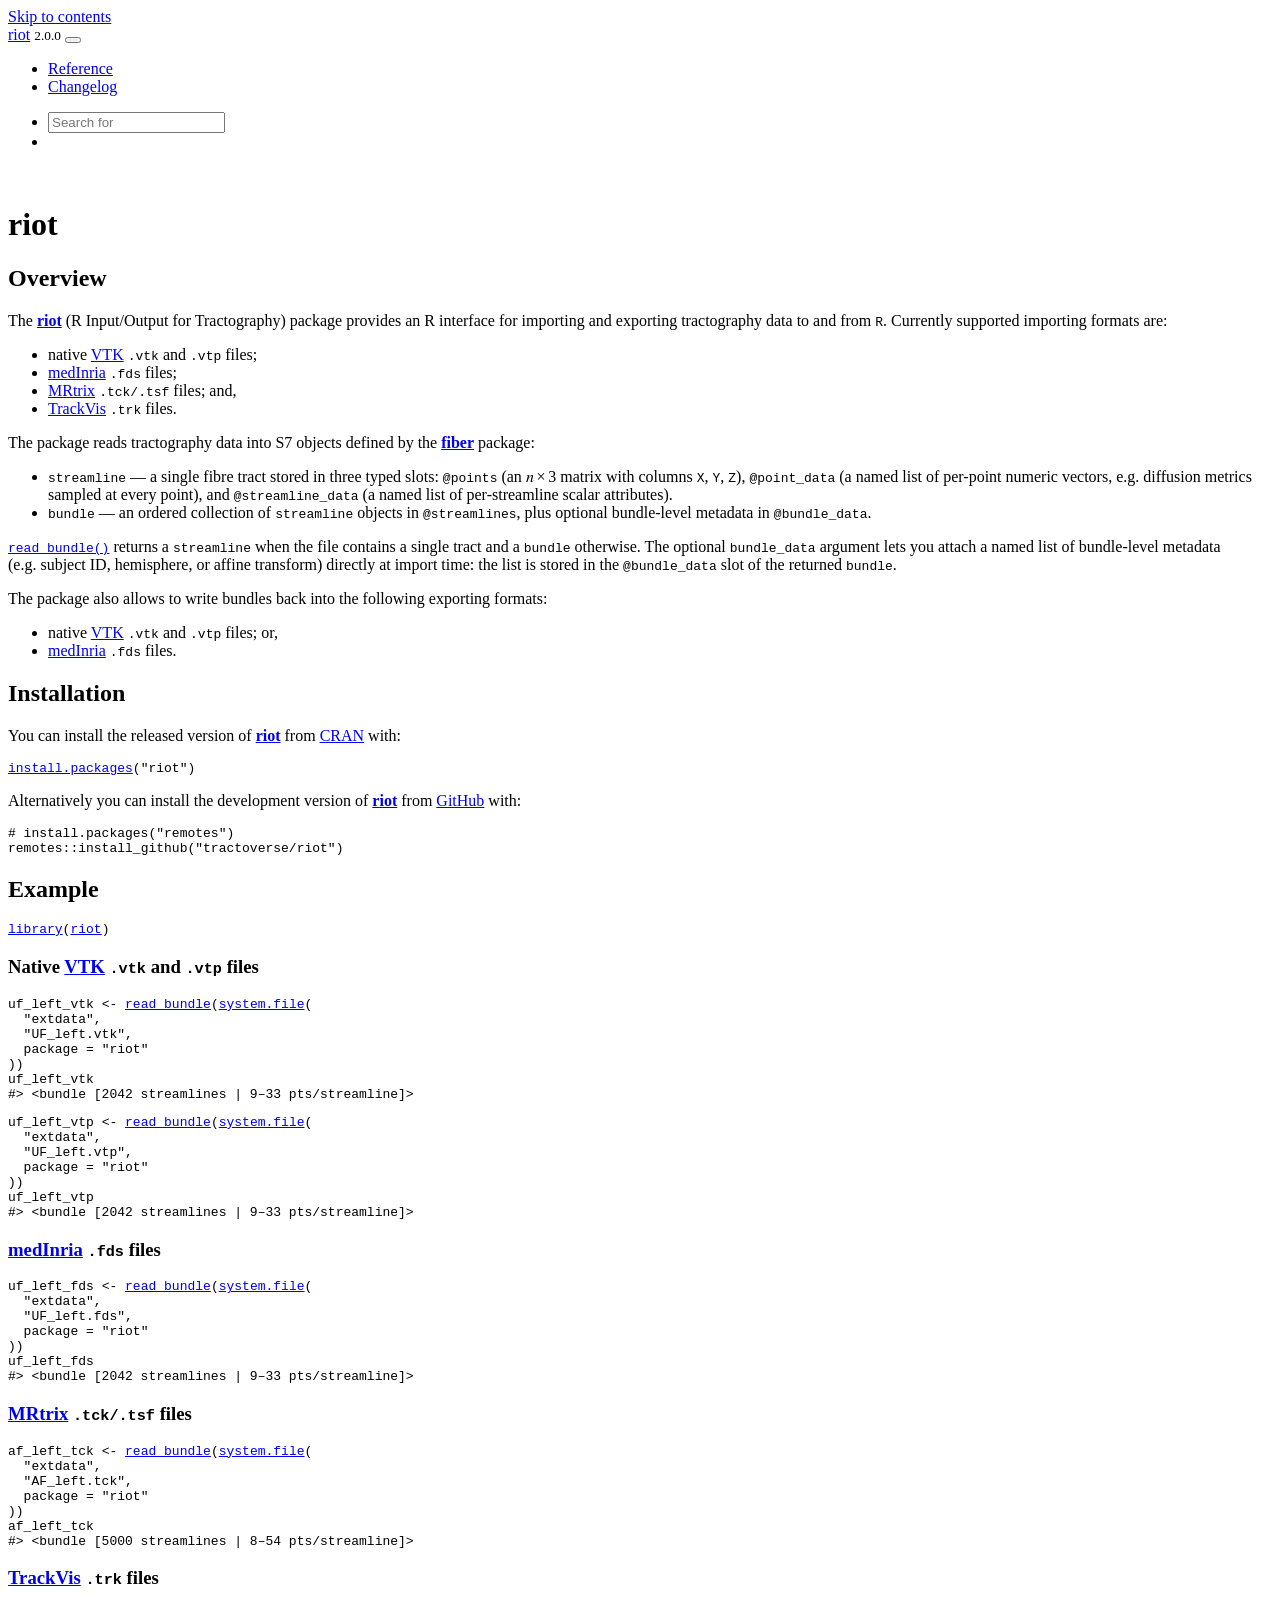
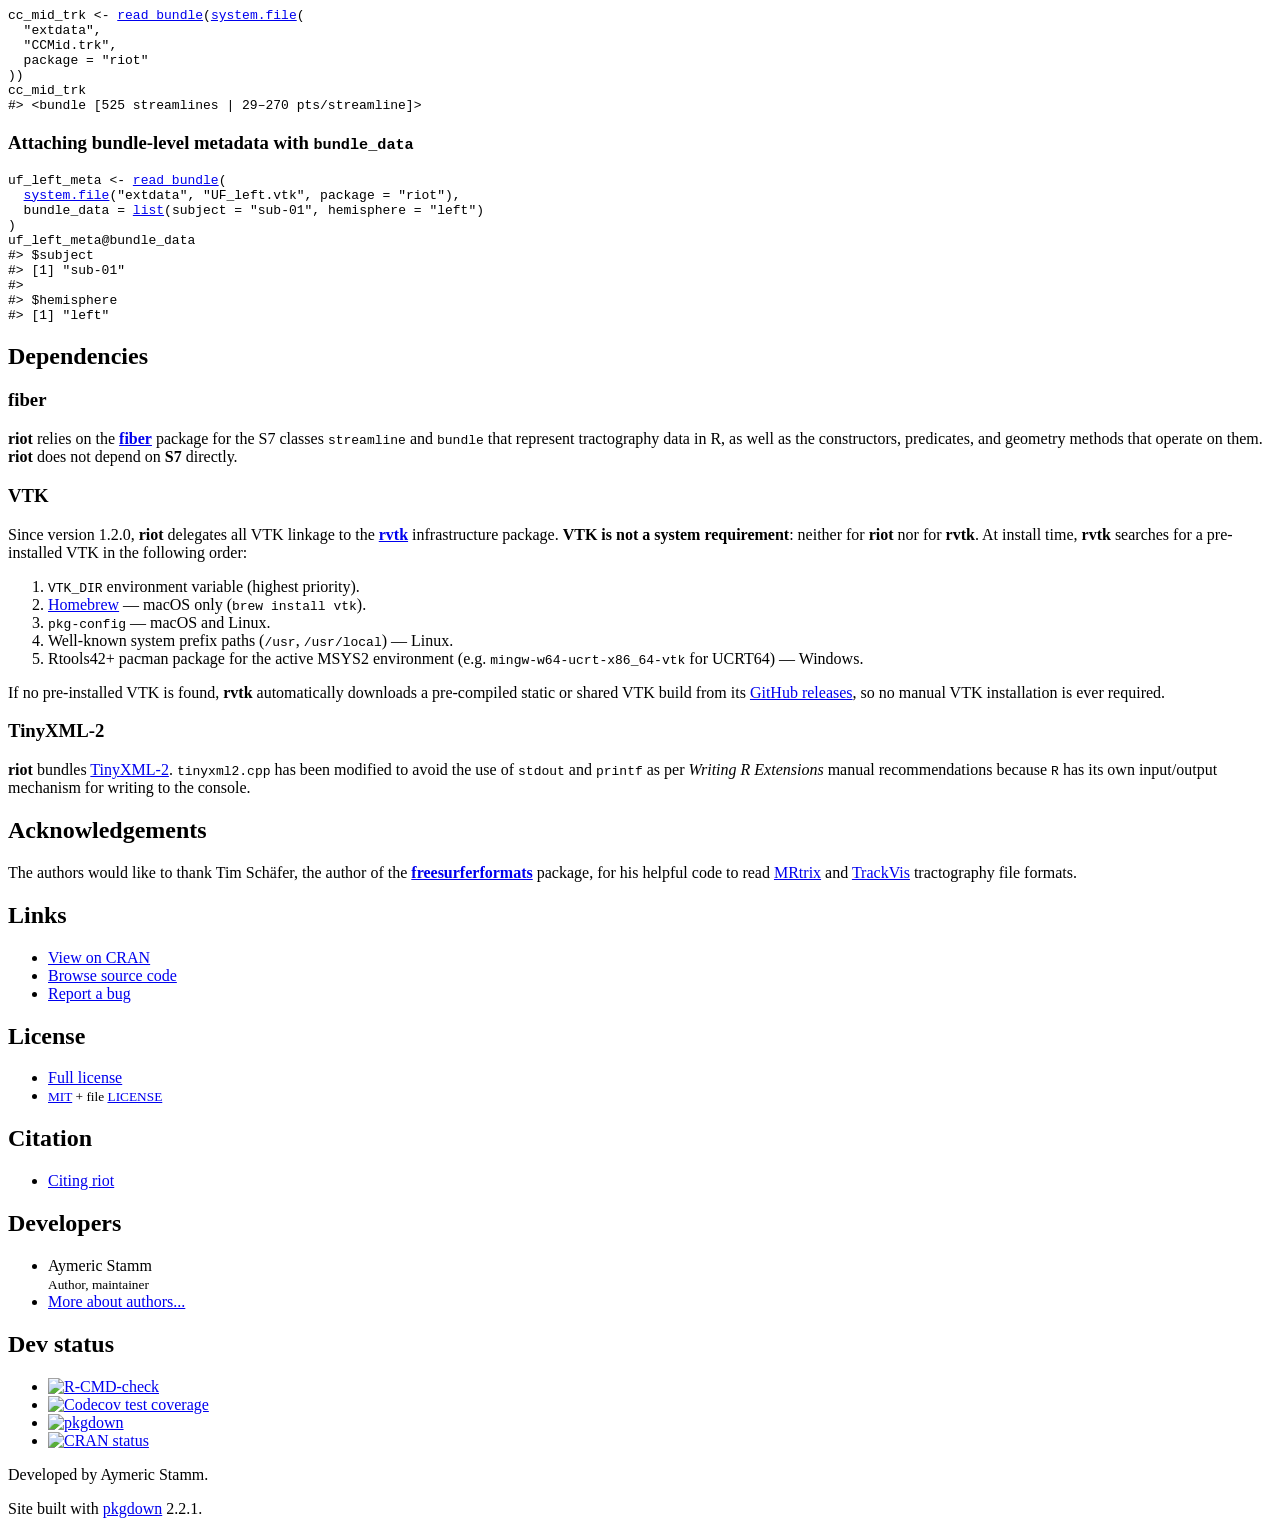
==== index.html @ d36346b6 "Deploying to gh-pages from @ tractoverse/riot@ff27047ec8aef52ab923aed0eda1c383ca9d4a6e 🚀" ====
<!DOCTYPE html>
<!-- Generated by pkgdown: do not edit by hand --><html lang="en">
<head>
<meta charset="UTF-8">
<meta http-equiv="X-UA-Compatible" content="IE=edge">
<meta name="viewport" content="width=device-width, initial-scale=1, shrink-to-fit=no">
<title>R Inputs/Outputs for Tractography • riot</title>
<script src="deps/jquery-3.6.0/jquery-3.6.0.min.js"></script><meta name="viewport" content="width=device-width, initial-scale=1, shrink-to-fit=no">
<link href="deps/bootstrap-5.3.8/bootstrap.min.css" rel="stylesheet">
<script src="deps/bootstrap-5.3.8/bootstrap.bundle.min.js"></script><link href="deps/font-awesome-6.5.2/css/all.min.css" rel="stylesheet">
<link href="deps/font-awesome-6.5.2/css/v4-shims.min.css" rel="stylesheet">
<script src="deps/headroom-0.11.0/headroom.min.js"></script><script src="deps/headroom-0.11.0/jQuery.headroom.min.js"></script><script src="deps/bootstrap-toc-1.0.1/bootstrap-toc.min.js"></script><script src="deps/clipboard.js-2.0.11/clipboard.min.js"></script><script src="deps/search-1.0.0/autocomplete.jquery.min.js"></script><script src="deps/search-1.0.0/fuse.min.js"></script><script src="deps/search-1.0.0/mark.min.js"></script><!-- pkgdown --><script src="pkgdown.js"></script><meta property="og:title" content="R Inputs/Outputs for Tractography">
<meta name="description" content="Provides a unified input-output interface for reading and writing bundles — collections of 3-D polylines (streamlines) reconstructed by fibre-tracking algorithms applied to diffusion MRI data. Supported formats include VTK (.vtk), VTP (.vtp), medInria FDS (.fds), MRtrix TCK/TSF (.tck/.tsf), and TrackVis TRK (.trk), with additional formats accessible via the DIPY Python library through reticulate. Bundles are represented in R using the S7 classes defined in the fiber package: a single tract (class streamline) stores its coordinates, per-point scalar attributes, and per-streamline scalar attributes in separate, typed slots; a collection of tracts (class bundle) wraps a list of streamlines together with optional bundle-level metadata. VTK support is provided at compile time by the rvtk package, which supplies pre-compiled VTK libraries and headers so that no manual VTK installation is required on most platforms.">
<meta property="og:description" content="Provides a unified input-output interface for reading and writing bundles — collections of 3-D polylines (streamlines) reconstructed by fibre-tracking algorithms applied to diffusion MRI data. Supported formats include VTK (.vtk), VTP (.vtp), medInria FDS (.fds), MRtrix TCK/TSF (.tck/.tsf), and TrackVis TRK (.trk), with additional formats accessible via the DIPY Python library through reticulate. Bundles are represented in R using the S7 classes defined in the fiber package: a single tract (class streamline) stores its coordinates, per-point scalar attributes, and per-streamline scalar attributes in separate, typed slots; a collection of tracts (class bundle) wraps a list of streamlines together with optional bundle-level metadata. VTK support is provided at compile time by the rvtk package, which supplies pre-compiled VTK libraries and headers so that no manual VTK installation is required on most platforms.">
<meta property="og:image" content="https://tractoverse.github.io/riot/logo.png">
</head>
<body>
    <a href="#main" class="visually-hidden-focusable">Skip to contents</a>


    <nav class="navbar navbar-expand-lg fixed-top bg-light" data-bs-theme="light" aria-label="Site navigation"><div class="container">

    <a class="navbar-brand me-2" href="index.html">riot</a>

    <small class="nav-text text-muted me-auto" data-bs-toggle="tooltip" data-bs-placement="bottom" title="">2.0.0</small>


    <button class="navbar-toggler" type="button" data-bs-toggle="collapse" data-bs-target="#navbar" aria-controls="navbar" aria-expanded="false" aria-label="Toggle navigation">
      <span class="navbar-toggler-icon"></span>
    </button>

    <div id="navbar" class="collapse navbar-collapse ms-3">
      <ul class="navbar-nav me-auto">
<li class="nav-item"><a class="nav-link" href="reference/index.html">Reference</a></li>
<li class="nav-item"><a class="nav-link" href="news/index.html">Changelog</a></li>
      </ul>
<ul class="navbar-nav">
<li class="nav-item"><form class="form-inline" role="search">
 <input class="form-control" type="search" name="search-input" id="search-input" autocomplete="off" aria-label="Search site" placeholder="Search for" data-search-index="search.json">
</form></li>
<li class="nav-item"><a class="external-link nav-link" href="https://github.com/tractoverse/riot/" aria-label="GitHub"><span class="fa fab fa-github fa-lg"></span></a></li>
      </ul>
</div>


  </div>
</nav><div class="container template-home">
<div class="row">
  <main id="main" class="col-md-9"><div class="section level1">
<div class="page-header">
<img src="logo.png" class="logo" alt=""><h1 id="riot-">riot <a class="anchor" aria-label="anchor" href="#riot-"></a>
</h1>
</div>
<!-- badges: start -->

<div class="section level2">
<h2 id="overview">Overview<a class="anchor" aria-label="anchor" href="#overview"></a>
</h2>
<p>The <a href="https://tractoverse.github.io/riot/"><strong>riot</strong></a> (R Input/Output for Tractography) package provides an R interface for importing and exporting tractography data to and from <code>R</code>. Currently supported importing formats are:</p>
<ul>
<li>native <a href="https://vtk.org" class="external-link">VTK</a> <code>.vtk</code> and <code>.vtp</code> files;</li>
<li>
<a href="https://med.inria.fr" class="external-link">medInria</a> <code>.fds</code> files;</li>
<li>
<a href="https://mrtrix.readthedocs.io/en/latest/getting_started/image_data.html" class="external-link">MRtrix</a> <code>.tck/.tsf</code> files; and,</li>
<li>
<a href="https://trackvis.org/docs/?subsect=fileformat" class="external-link">TrackVis</a> <code>.trk</code> files.</li>
</ul>
<p>The package reads tractography data into S7 objects defined by the <a href="https://tractoverse.github.io/fiber/" class="external-link"><strong>fiber</strong></a> package:</p>
<ul>
<li>
<code>streamline</code> — a single fibre tract stored in three typed slots: <code>@points</code> (an <math display="inline" xmlns="http://www.w3.org/1998/Math/MathML"><semantics><mrow><mi>n</mi><mo>×</mo><mn>3</mn></mrow><annotation encoding="application/x-tex">n \times 3</annotation></semantics></math> matrix with columns <code>X</code>, <code>Y</code>, <code>Z</code>), <code>@point_data</code> (a named list of per-point numeric vectors, e.g. diffusion metrics sampled at every point), and <code>@streamline_data</code> (a named list of per-streamline scalar attributes).</li>
<li>
<code>bundle</code> — an ordered collection of <code>streamline</code> objects in <code>@streamlines</code>, plus optional bundle-level metadata in <code>@bundle_data</code>.</li>
</ul>
<p><code><a href="reference/read_bundle.html">read_bundle()</a></code> returns a <code>streamline</code> when the file contains a single tract and a <code>bundle</code> otherwise. The optional <code>bundle_data</code> argument lets you attach a named list of bundle-level metadata (e.g. subject ID, hemisphere, or affine transform) directly at import time: the list is stored in the <code>@bundle_data</code> slot of the returned <code>bundle</code>.</p>
<p>The package also allows to write bundles back into the following exporting formats:</p>
<ul>
<li>native <a href="https://vtk.org" class="external-link">VTK</a> <code>.vtk</code> and <code>.vtp</code> files; or,</li>
<li>
<a href="https://med.inria.fr" class="external-link">medInria</a> <code>.fds</code> files.</li>
</ul>
</div>
<div class="section level2">
<h2 id="installation">Installation<a class="anchor" aria-label="anchor" href="#installation"></a>
</h2>
<p>You can install the released version of <a href="https://tractoverse.github.io/riot/"><strong>riot</strong></a> from <a href="https://cran.r-project.org" class="external-link">CRAN</a> with:</p>
<div class="sourceCode" id="cb1"><pre class="downlit sourceCode r">
<code class="sourceCode R"><span><span class="fu"><a href="https://rdrr.io/r/utils/install.packages.html" class="external-link">install.packages</a></span><span class="op">(</span><span class="st">"riot"</span><span class="op">)</span></span></code></pre></div>
<p>Alternatively you can install the development version of <a href="https://tractoverse.github.io/riot/"><strong>riot</strong></a> from <a href="https://github.com/" class="external-link">GitHub</a> with:</p>
<div class="sourceCode" id="cb2"><pre class="downlit sourceCode r">
<code class="sourceCode R"><span><span class="co"># install.packages("remotes")</span></span>
<span><span class="fu">remotes</span><span class="fu">::</span><span class="fu">install_github</span><span class="op">(</span><span class="st">"tractoverse/riot"</span><span class="op">)</span></span></code></pre></div>
</div>
<div class="section level2">
<h2 id="example">Example<a class="anchor" aria-label="anchor" href="#example"></a>
</h2>
<div class="sourceCode" id="cb3"><pre class="downlit sourceCode r">
<code class="sourceCode R"><span><span class="kw"><a href="https://rdrr.io/r/base/library.html" class="external-link">library</a></span><span class="op">(</span><span class="va"><a href="https://github.com/tractoverse/riot" class="external-link">riot</a></span><span class="op">)</span></span></code></pre></div>
<div class="section level3">
<h3 id="native-vtk-vtk-and-vtp-files">Native <a href="https://vtk.org" class="external-link">VTK</a> <code>.vtk</code> and <code>.vtp</code> files<a class="anchor" aria-label="anchor" href="#native-vtk-vtk-and-vtp-files"></a>
</h3>
<div class="sourceCode" id="cb4"><pre class="downlit sourceCode r">
<code class="sourceCode R"><span><span class="va">uf_left_vtk</span> <span class="op">&lt;-</span> <span class="fu"><a href="reference/read_bundle.html">read_bundle</a></span><span class="op">(</span><span class="fu"><a href="https://rdrr.io/r/base/system.file.html" class="external-link">system.file</a></span><span class="op">(</span></span>
<span>  <span class="st">"extdata"</span>,</span>
<span>  <span class="st">"UF_left.vtk"</span>,</span>
<span>  package <span class="op">=</span> <span class="st">"riot"</span></span>
<span><span class="op">)</span><span class="op">)</span></span>
<span><span class="va">uf_left_vtk</span></span>
<span><span class="co">#&gt; &lt;bundle [2042 streamlines | 9–33 pts/streamline]&gt;</span></span></code></pre></div>
<div class="sourceCode" id="cb5"><pre class="downlit sourceCode r">
<code class="sourceCode R"><span><span class="va">uf_left_vtp</span> <span class="op">&lt;-</span> <span class="fu"><a href="reference/read_bundle.html">read_bundle</a></span><span class="op">(</span><span class="fu"><a href="https://rdrr.io/r/base/system.file.html" class="external-link">system.file</a></span><span class="op">(</span></span>
<span>  <span class="st">"extdata"</span>,</span>
<span>  <span class="st">"UF_left.vtp"</span>,</span>
<span>  package <span class="op">=</span> <span class="st">"riot"</span></span>
<span><span class="op">)</span><span class="op">)</span></span>
<span><span class="va">uf_left_vtp</span></span>
<span><span class="co">#&gt; &lt;bundle [2042 streamlines | 9–33 pts/streamline]&gt;</span></span></code></pre></div>
</div>
<div class="section level3">
<h3 id="medinria-fds-files">
<a href="https://med.inria.fr" class="external-link">medInria</a> <code>.fds</code> files<a class="anchor" aria-label="anchor" href="#medinria-fds-files"></a>
</h3>
<div class="sourceCode" id="cb6"><pre class="downlit sourceCode r">
<code class="sourceCode R"><span><span class="va">uf_left_fds</span> <span class="op">&lt;-</span> <span class="fu"><a href="reference/read_bundle.html">read_bundle</a></span><span class="op">(</span><span class="fu"><a href="https://rdrr.io/r/base/system.file.html" class="external-link">system.file</a></span><span class="op">(</span></span>
<span>  <span class="st">"extdata"</span>,</span>
<span>  <span class="st">"UF_left.fds"</span>,</span>
<span>  package <span class="op">=</span> <span class="st">"riot"</span></span>
<span><span class="op">)</span><span class="op">)</span></span>
<span><span class="va">uf_left_fds</span></span>
<span><span class="co">#&gt; &lt;bundle [2042 streamlines | 9–33 pts/streamline]&gt;</span></span></code></pre></div>
</div>
<div class="section level3">
<h3 id="mrtrix-tcktsf-files">
<a href="https://mrtrix.readthedocs.io/en/latest/getting_started/image_data.html" class="external-link">MRtrix</a> <code>.tck/.tsf</code> files<a class="anchor" aria-label="anchor" href="#mrtrix-tcktsf-files"></a>
</h3>
<div class="sourceCode" id="cb7"><pre class="downlit sourceCode r">
<code class="sourceCode R"><span><span class="va">af_left_tck</span> <span class="op">&lt;-</span> <span class="fu"><a href="reference/read_bundle.html">read_bundle</a></span><span class="op">(</span><span class="fu"><a href="https://rdrr.io/r/base/system.file.html" class="external-link">system.file</a></span><span class="op">(</span></span>
<span>  <span class="st">"extdata"</span>,</span>
<span>  <span class="st">"AF_left.tck"</span>,</span>
<span>  package <span class="op">=</span> <span class="st">"riot"</span></span>
<span><span class="op">)</span><span class="op">)</span></span>
<span><span class="va">af_left_tck</span></span>
<span><span class="co">#&gt; &lt;bundle [5000 streamlines | 8–54 pts/streamline]&gt;</span></span></code></pre></div>
</div>
<div class="section level3">
<h3 id="trackvis-trk-files">
<a href="https://trackvis.org/docs/?subsect=fileformat" class="external-link">TrackVis</a> <code>.trk</code> files<a class="anchor" aria-label="anchor" href="#trackvis-trk-files"></a>
</h3>
<div class="sourceCode" id="cb8"><pre class="downlit sourceCode r">
<code class="sourceCode R"><span><span class="va">cc_mid_trk</span> <span class="op">&lt;-</span> <span class="fu"><a href="reference/read_bundle.html">read_bundle</a></span><span class="op">(</span><span class="fu"><a href="https://rdrr.io/r/base/system.file.html" class="external-link">system.file</a></span><span class="op">(</span></span>
<span>  <span class="st">"extdata"</span>,</span>
<span>  <span class="st">"CCMid.trk"</span>,</span>
<span>  package <span class="op">=</span> <span class="st">"riot"</span></span>
<span><span class="op">)</span><span class="op">)</span></span>
<span><span class="va">cc_mid_trk</span></span>
<span><span class="co">#&gt; &lt;bundle [525 streamlines | 29–270 pts/streamline]&gt;</span></span></code></pre></div>
</div>
<div class="section level3">
<h3 id="attaching-bundle-level-metadata-with-bundle_data">Attaching bundle-level metadata with <code>bundle_data</code>
<a class="anchor" aria-label="anchor" href="#attaching-bundle-level-metadata-with-bundle_data"></a>
</h3>
<div class="sourceCode" id="cb9"><pre class="downlit sourceCode r">
<code class="sourceCode R"><span><span class="va">uf_left_meta</span> <span class="op">&lt;-</span> <span class="fu"><a href="reference/read_bundle.html">read_bundle</a></span><span class="op">(</span></span>
<span>  <span class="fu"><a href="https://rdrr.io/r/base/system.file.html" class="external-link">system.file</a></span><span class="op">(</span><span class="st">"extdata"</span>, <span class="st">"UF_left.vtk"</span>, package <span class="op">=</span> <span class="st">"riot"</span><span class="op">)</span>,</span>
<span>  bundle_data <span class="op">=</span> <span class="fu"><a href="https://rdrr.io/r/base/list.html" class="external-link">list</a></span><span class="op">(</span>subject <span class="op">=</span> <span class="st">"sub-01"</span>, hemisphere <span class="op">=</span> <span class="st">"left"</span><span class="op">)</span></span>
<span><span class="op">)</span></span>
<span><span class="va">uf_left_meta</span><span class="op">@</span><span class="va">bundle_data</span></span>
<span><span class="co">#&gt; $subject</span></span>
<span><span class="co">#&gt; [1] "sub-01"</span></span>
<span><span class="co">#&gt; </span></span>
<span><span class="co">#&gt; $hemisphere</span></span>
<span><span class="co">#&gt; [1] "left"</span></span></code></pre></div>
</div>
</div>
<div class="section level2">
<h2 id="dependencies">Dependencies<a class="anchor" aria-label="anchor" href="#dependencies"></a>
</h2>
<div class="section level3">
<h3 id="fiber">fiber<a class="anchor" aria-label="anchor" href="#fiber"></a>
</h3>
<p><strong>riot</strong> relies on the <a href="https://tractoverse.github.io/fiber/" class="external-link"><strong>fiber</strong></a> package for the S7 classes <code>streamline</code> and <code>bundle</code> that represent tractography data in R, as well as the constructors, predicates, and geometry methods that operate on them. <strong>riot</strong> does not depend on <strong>S7</strong> directly.</p>
</div>
<div class="section level3">
<h3 id="vtk">VTK<a class="anchor" aria-label="anchor" href="#vtk"></a>
</h3>
<p>Since version 1.2.0, <strong>riot</strong> delegates all VTK linkage to the <a href="https://github.com/astamm/rvtk" class="external-link"><strong>rvtk</strong></a> infrastructure package. <strong>VTK is not a system requirement</strong>: neither for <strong>riot</strong> nor for <strong>rvtk</strong>. At install time, <strong>rvtk</strong> searches for a pre-installed VTK in the following order:</p>
<ol style="list-style-type: decimal">
<li>
<code>VTK_DIR</code> environment variable (highest priority).</li>
<li>
<a href="https://brew.sh" class="external-link">Homebrew</a> — macOS only (<code>brew install vtk</code>).</li>
<li>
<code>pkg-config</code> — macOS and Linux.</li>
<li>Well-known system prefix paths (<code>/usr</code>, <code>/usr/local</code>) — Linux.</li>
<li>Rtools42+ pacman package for the active MSYS2 environment (e.g. <code>mingw-w64-ucrt-x86_64-vtk</code> for UCRT64) — Windows.</li>
</ol>
<p>If no pre-installed VTK is found, <strong>rvtk</strong> automatically downloads a pre-compiled static or shared VTK build from its <a href="https://github.com/astamm/rvtk/releases" class="external-link">GitHub releases</a>, so no manual VTK installation is ever required.</p>
</div>
<div class="section level3">
<h3 id="tinyxml-2">TinyXML-2<a class="anchor" aria-label="anchor" href="#tinyxml-2"></a>
</h3>
<p><strong>riot</strong> bundles <a href="https://github.com/leethomason/tinyxml2" class="external-link">TinyXML-2</a>. <code>tinyxml2.cpp</code> has been modified to avoid the use of <code>stdout</code> and <code>printf</code> as per <em>Writing R Extensions</em> manual recommendations because <code>R</code> has its own input/output mechanism for writing to the console.</p>
</div>
</div>
<div class="section level2">
<h2 id="acknowledgements">Acknowledgements<a class="anchor" aria-label="anchor" href="#acknowledgements"></a>
</h2>
<p>The authors would like to thank Tim Schäfer, the author of the <a href="https://CRAN.R-project.org/package=freesurferformats" class="external-link"><strong>freesurferformats</strong></a> package, for his helpful code to read <a href="https://mrtrix.readthedocs.io/en/latest/getting_started/image_data.html" class="external-link">MRtrix</a> and <a href="https://trackvis.org/docs/?subsect=fileformat" class="external-link">TrackVis</a> tractography file formats.</p>
</div>
</div>
  </main><aside class="col-md-3"><div class="links">
<h2 data-toc-skip>Links</h2>
<ul class="list-unstyled">
<li><a href="https://cloud.r-project.org/package=riot" class="external-link">View on CRAN</a></li>
<li><a href="https://github.com/tractoverse/riot/" class="external-link">Browse source code</a></li>
<li><a href="https://github.com/tractoverse/riot/issues" class="external-link">Report a bug</a></li>
</ul>
</div>

<div class="license">
<h2 data-toc-skip>License</h2>
<ul class="list-unstyled">
<li><a href="LICENSE.html">Full license</a></li>
<li><small><a href="https://opensource.org/licenses/mit-license.php" class="external-link">MIT</a> + file <a href="LICENSE-text.html">LICENSE</a></small></li>
</ul>
</div>


<div class="citation">
<h2 data-toc-skip>Citation</h2>
<ul class="list-unstyled">
<li><a href="authors.html#citation">Citing riot</a></li>
</ul>
</div>

<div class="developers">
<h2 data-toc-skip>Developers</h2>
<ul class="list-unstyled">
<li>Aymeric Stamm <br><small class="roles"> Author, maintainer </small> <a href="https://orcid.org/0000-0002-8725-3654" target="orcid.widget" aria-label="ORCID" class="external-link"><span class="fab fa-orcid orcid" aria-hidden="true"></span></a>  </li>
<li><a href="authors.html">More about authors...</a></li>
</ul>
</div>

<div class="dev-status">
<h2 data-toc-skip>Dev status</h2>
<ul class="list-unstyled">
<li><a href="https://github.com/tractoverse/riot/actions/workflows/R-CMD-check.yaml" class="external-link"><img src="https://github.com/tractoverse/riot/actions/workflows/R-CMD-check.yaml/badge.svg" alt="R-CMD-check"></a></li>
<li><a href="https://app.codecov.io/gh/tractoverse/riot" class="external-link"><img src="https://codecov.io/gh/tractoverse/riot/graph/badge.svg" alt="Codecov test coverage"></a></li>
<li><a href="https://github.com/tractoverse/riot/actions/workflows/pkgdown.yaml" class="external-link"><img src="https://github.com/tractoverse/riot/actions/workflows/pkgdown.yaml/badge.svg" alt="pkgdown"></a></li>
<li><a href="https://CRAN.R-project.org/package=riot" class="external-link"><img src="https://www.r-pkg.org/badges/version/riot" alt="CRAN status"></a></li>
</ul>
</div>

  </aside>
</div>


    <footer><div class="pkgdown-footer-left">
  <p>Developed by Aymeric Stamm.</p>
</div>

<div class="pkgdown-footer-right">
  <p>Site built with <a href="https://pkgdown.r-lib.org/" class="external-link">pkgdown</a> 2.2.1.</p>
</div>

    </footer>
</div>





  </body>
</html>
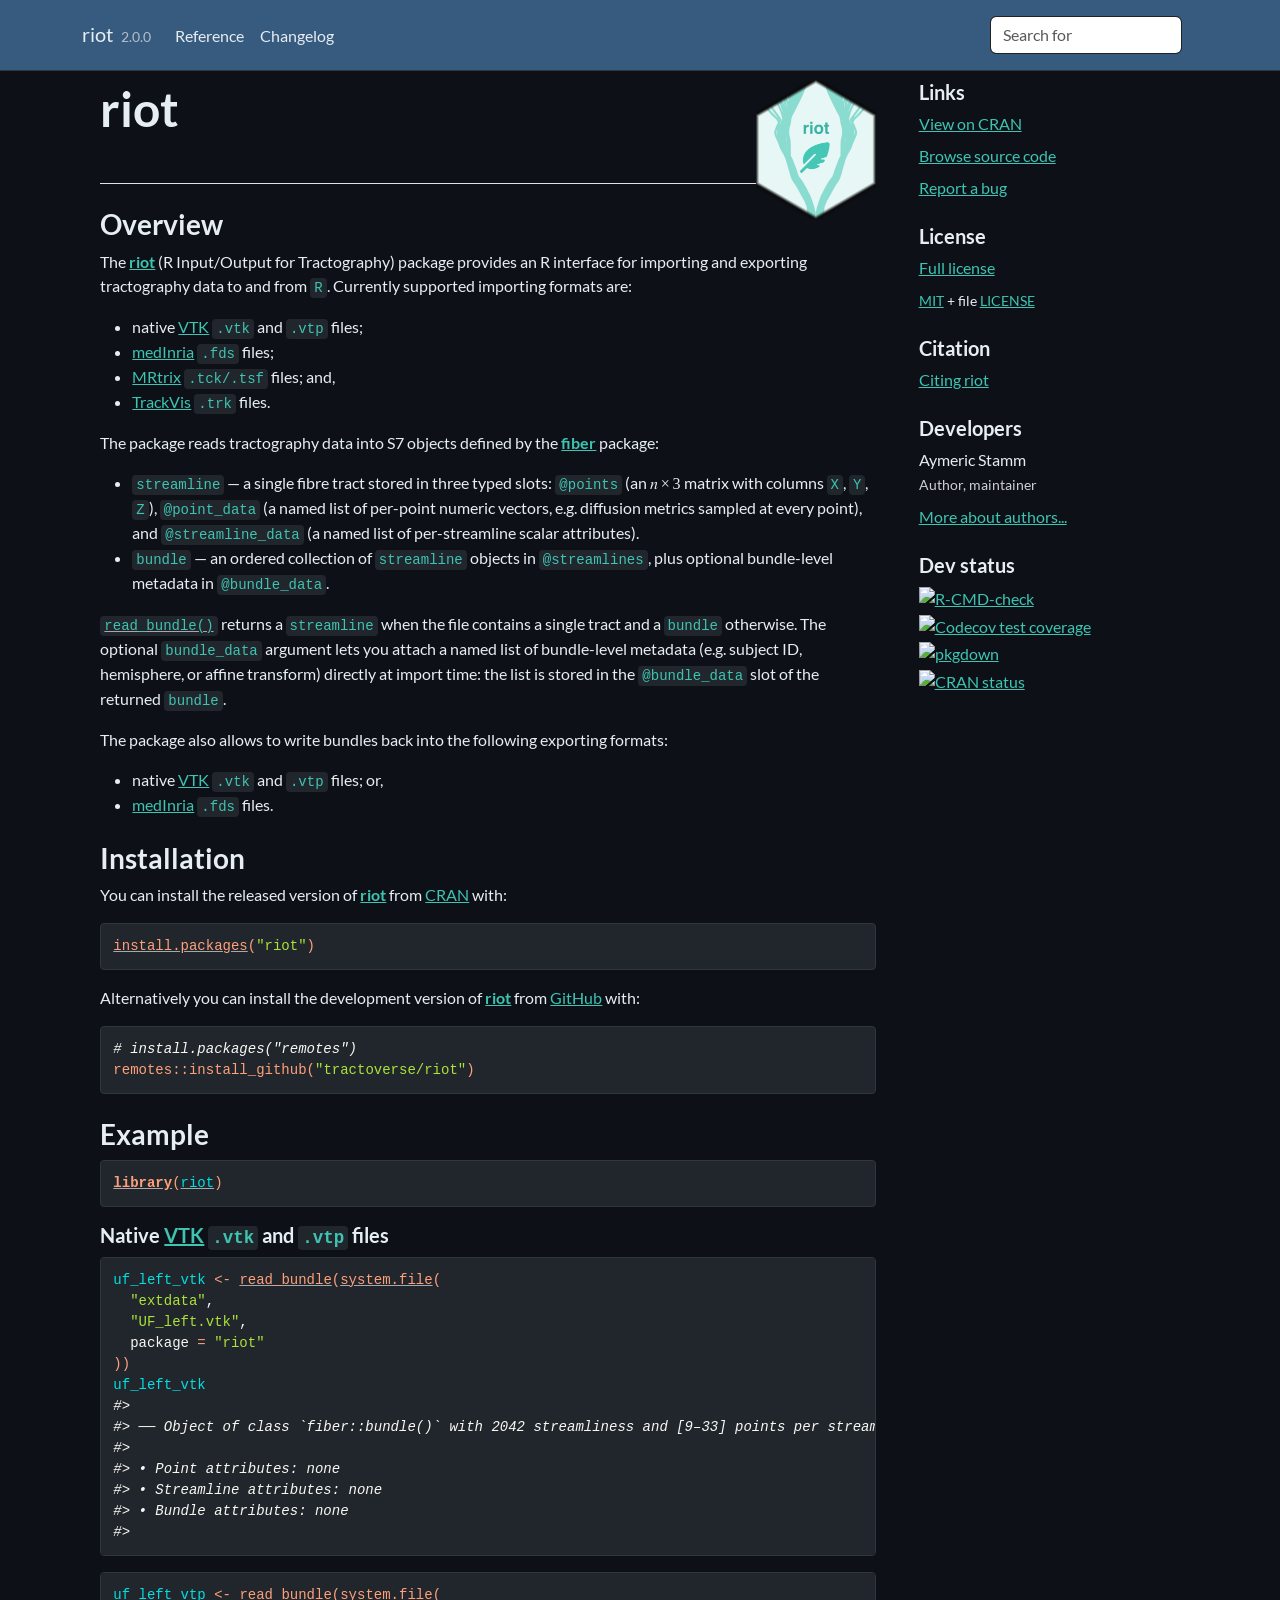
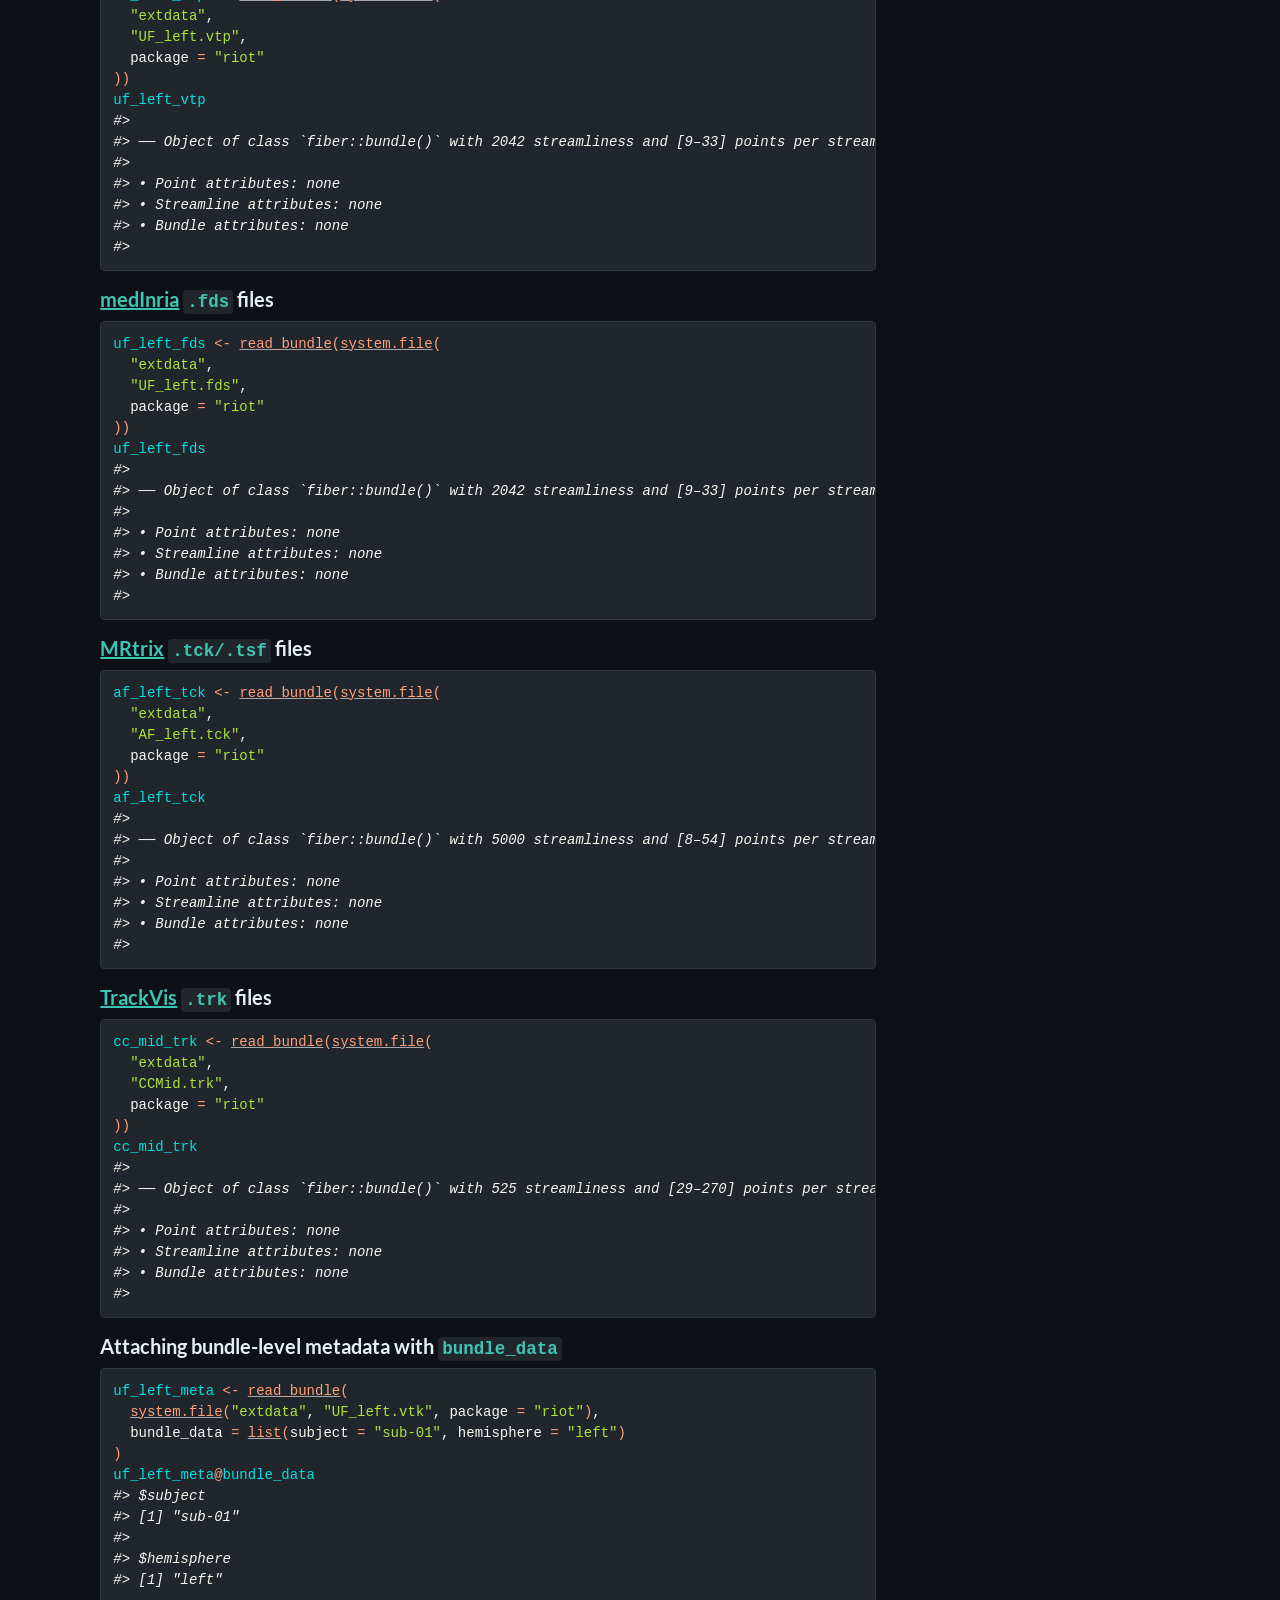
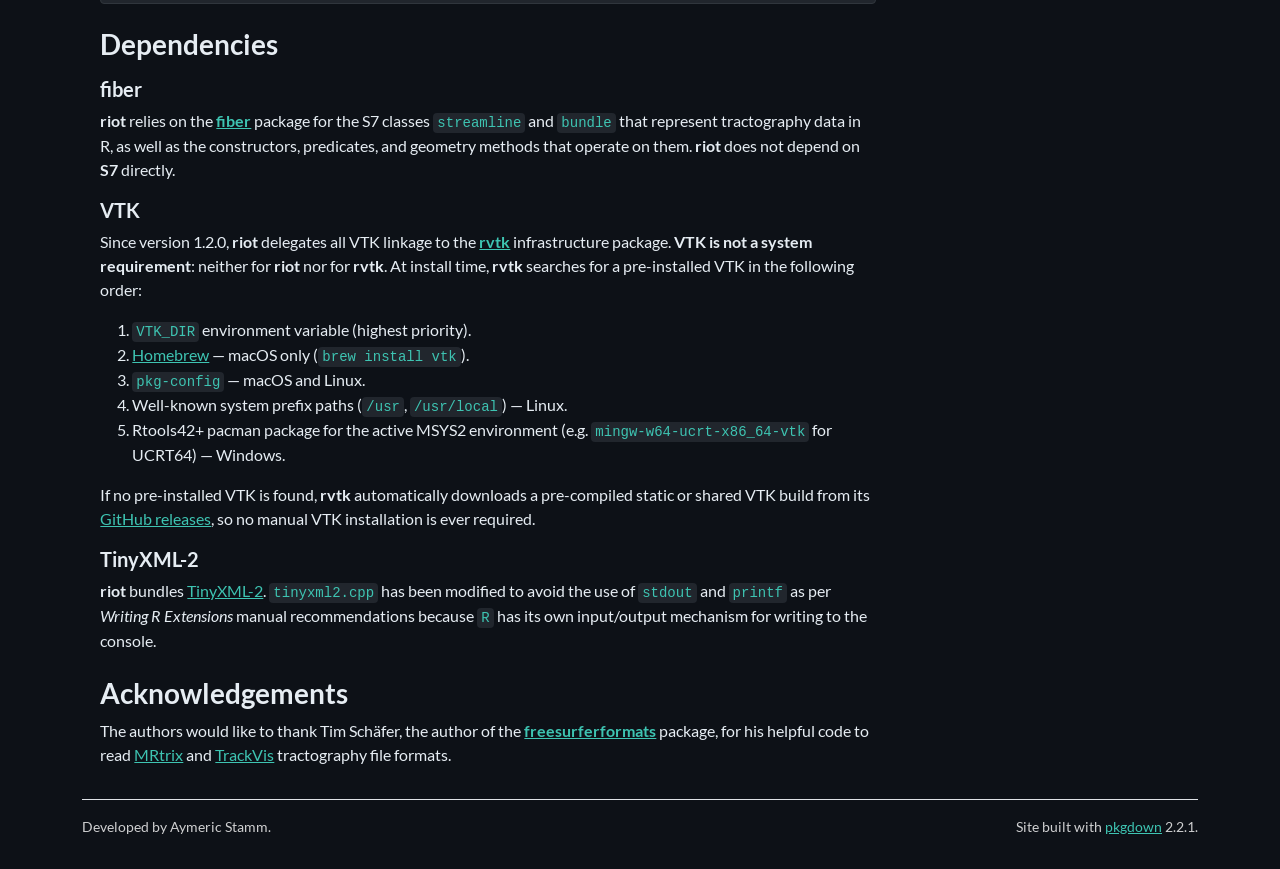
==== commit 285e2914: "Deploying to gh-pages from @ tractoverse/riot@23b4ac36268bafdb77431d297d4ec0d3498ee14a 🚀" ====
--- a/index.html
+++ b/index.html
@@ -5,6 +5,11 @@
 <meta http-equiv="X-UA-Compatible" content="IE=edge">
 <meta name="viewport" content="width=device-width, initial-scale=1, shrink-to-fit=no">
 <title>R Inputs/Outputs for Tractography • riot</title>
+<!-- favicons --><link rel="icon" type="image/png" sizes="96x96" href="favicon-96x96.png">
+<link rel="icon" type="”image/svg+xml”" href="favicon.svg">
+<link rel="apple-touch-icon" sizes="180x180" href="apple-touch-icon.png">
+<link rel="icon" sizes="any" href="favicon.ico">
+<link rel="manifest" href="site.webmanifest">
 <script src="deps/jquery-3.6.0/jquery-3.6.0.min.js"></script><meta name="viewport" content="width=device-width, initial-scale=1, shrink-to-fit=no">
 <link href="deps/bootstrap-5.3.8/bootstrap.min.css" rel="stylesheet">
 <script src="deps/bootstrap-5.3.8/bootstrap.bundle.min.js"></script><link href="deps/font-awesome-6.5.2/css/all.min.css" rel="stylesheet">
@@ -13,12 +18,13 @@
 <meta name="description" content="Provides a unified input-output interface for reading and writing bundles — collections of 3-D polylines (streamlines) reconstructed by fibre-tracking algorithms applied to diffusion MRI data. Supported formats include VTK (.vtk), VTP (.vtp), medInria FDS (.fds), MRtrix TCK/TSF (.tck/.tsf), and TrackVis TRK (.trk), with additional formats accessible via the DIPY Python library through reticulate. Bundles are represented in R using the S7 classes defined in the fiber package: a single tract (class streamline) stores its coordinates, per-point scalar attributes, and per-streamline scalar attributes in separate, typed slots; a collection of tracts (class bundle) wraps a list of streamlines together with optional bundle-level metadata. VTK support is provided at compile time by the rvtk package, which supplies pre-compiled VTK libraries and headers so that no manual VTK installation is required on most platforms.">
 <meta property="og:description" content="Provides a unified input-output interface for reading and writing bundles — collections of 3-D polylines (streamlines) reconstructed by fibre-tracking algorithms applied to diffusion MRI data. Supported formats include VTK (.vtk), VTP (.vtp), medInria FDS (.fds), MRtrix TCK/TSF (.tck/.tsf), and TrackVis TRK (.trk), with additional formats accessible via the DIPY Python library through reticulate. Bundles are represented in R using the S7 classes defined in the fiber package: a single tract (class streamline) stores its coordinates, per-point scalar attributes, and per-streamline scalar attributes in separate, typed slots; a collection of tracts (class bundle) wraps a list of streamlines together with optional bundle-level metadata. VTK support is provided at compile time by the rvtk package, which supplies pre-compiled VTK libraries and headers so that no manual VTK installation is required on most platforms.">
 <meta property="og:image" content="https://tractoverse.github.io/riot/logo.png">
+<link rel="stylesheet" href="https://cdn.jsdelivr.net/npm/bootstrap-icons@1.11.3/font/bootstrap-icons.min.css">
 </head>
 <body>
     <a href="#main" class="visually-hidden-focusable">Skip to contents</a>
 
 
-    <nav class="navbar navbar-expand-lg fixed-top bg-light" data-bs-theme="light" aria-label="Site navigation"><div class="container">
+    <nav class="navbar navbar-expand-lg fixed-top bg-primary" data-bs-theme="dark" aria-label="Site navigation"><div class="container">
 
     <a class="navbar-brand me-2" href="index.html">riot</a>
 
@@ -48,7 +54,8 @@
 <div class="row">
   <main id="main" class="col-md-9"><div class="section level1">
 <div class="page-header">
-<img src="logo.png" class="logo" alt=""><h1 id="riot-">riot <a class="anchor" aria-label="anchor" href="#riot-"></a>
+<img src="logo.png" class="logo" alt=""><h1 id="riot-">riot 
+<a class="anchor" aria-label="anchor" href="#riot-"></a>
 </h1>
 </div>
 <!-- badges: start -->
@@ -107,7 +114,13 @@
 <span>  package <span class="op">=</span> <span class="st">"riot"</span></span>
 <span><span class="op">)</span><span class="op">)</span></span>
 <span><span class="va">uf_left_vtk</span></span>
-<span><span class="co">#&gt; &lt;bundle [2042 streamlines | 9–33 pts/streamline]&gt;</span></span></code></pre></div>
+<span><span class="co">#&gt; </span></span>
+<span><span class="co">#&gt; ── Object of class `fiber::bundle()` with 2042 streamliness and [9–33] points per streamline. ──</span></span>
+<span><span class="co">#&gt; </span></span>
+<span><span class="co">#&gt; • Point attributes: none</span></span>
+<span><span class="co">#&gt; • Streamline attributes: none</span></span>
+<span><span class="co">#&gt; • Bundle attributes: none</span></span>
+<span><span class="co">#&gt; </span></span></code></pre></div>
 <div class="sourceCode" id="cb5"><pre class="downlit sourceCode r">
 <code class="sourceCode R"><span><span class="va">uf_left_vtp</span> <span class="op">&lt;-</span> <span class="fu"><a href="reference/read_bundle.html">read_bundle</a></span><span class="op">(</span><span class="fu"><a href="https://rdrr.io/r/base/system.file.html" class="external-link">system.file</a></span><span class="op">(</span></span>
 <span>  <span class="st">"extdata"</span>,</span>
@@ -115,7 +128,13 @@
 <span>  package <span class="op">=</span> <span class="st">"riot"</span></span>
 <span><span class="op">)</span><span class="op">)</span></span>
 <span><span class="va">uf_left_vtp</span></span>
-<span><span class="co">#&gt; &lt;bundle [2042 streamlines | 9–33 pts/streamline]&gt;</span></span></code></pre></div>
+<span><span class="co">#&gt; </span></span>
+<span><span class="co">#&gt; ── Object of class `fiber::bundle()` with 2042 streamliness and [9–33] points per streamline. ──</span></span>
+<span><span class="co">#&gt; </span></span>
+<span><span class="co">#&gt; • Point attributes: none</span></span>
+<span><span class="co">#&gt; • Streamline attributes: none</span></span>
+<span><span class="co">#&gt; • Bundle attributes: none</span></span>
+<span><span class="co">#&gt; </span></span></code></pre></div>
 </div>
 <div class="section level3">
 <h3 id="medinria-fds-files">
@@ -128,7 +147,13 @@
 <span>  package <span class="op">=</span> <span class="st">"riot"</span></span>
 <span><span class="op">)</span><span class="op">)</span></span>
 <span><span class="va">uf_left_fds</span></span>
-<span><span class="co">#&gt; &lt;bundle [2042 streamlines | 9–33 pts/streamline]&gt;</span></span></code></pre></div>
+<span><span class="co">#&gt; </span></span>
+<span><span class="co">#&gt; ── Object of class `fiber::bundle()` with 2042 streamliness and [9–33] points per streamline. ──</span></span>
+<span><span class="co">#&gt; </span></span>
+<span><span class="co">#&gt; • Point attributes: none</span></span>
+<span><span class="co">#&gt; • Streamline attributes: none</span></span>
+<span><span class="co">#&gt; • Bundle attributes: none</span></span>
+<span><span class="co">#&gt; </span></span></code></pre></div>
 </div>
 <div class="section level3">
 <h3 id="mrtrix-tcktsf-files">
@@ -141,7 +166,13 @@
 <span>  package <span class="op">=</span> <span class="st">"riot"</span></span>
 <span><span class="op">)</span><span class="op">)</span></span>
 <span><span class="va">af_left_tck</span></span>
-<span><span class="co">#&gt; &lt;bundle [5000 streamlines | 8–54 pts/streamline]&gt;</span></span></code></pre></div>
+<span><span class="co">#&gt; </span></span>
+<span><span class="co">#&gt; ── Object of class `fiber::bundle()` with 5000 streamliness and [8–54] points per streamline. ──</span></span>
+<span><span class="co">#&gt; </span></span>
+<span><span class="co">#&gt; • Point attributes: none</span></span>
+<span><span class="co">#&gt; • Streamline attributes: none</span></span>
+<span><span class="co">#&gt; • Bundle attributes: none</span></span>
+<span><span class="co">#&gt; </span></span></code></pre></div>
 </div>
 <div class="section level3">
 <h3 id="trackvis-trk-files">
@@ -154,7 +185,13 @@
 <span>  package <span class="op">=</span> <span class="st">"riot"</span></span>
 <span><span class="op">)</span><span class="op">)</span></span>
 <span><span class="va">cc_mid_trk</span></span>
-<span><span class="co">#&gt; &lt;bundle [525 streamlines | 29–270 pts/streamline]&gt;</span></span></code></pre></div>
+<span><span class="co">#&gt; </span></span>
+<span><span class="co">#&gt; ── Object of class `fiber::bundle()` with 525 streamliness and [29–270] points per streamline. ──</span></span>
+<span><span class="co">#&gt; </span></span>
+<span><span class="co">#&gt; • Point attributes: none</span></span>
+<span><span class="co">#&gt; • Streamline attributes: none</span></span>
+<span><span class="co">#&gt; • Bundle attributes: none</span></span>
+<span><span class="co">#&gt; </span></span></code></pre></div>
 </div>
 <div class="section level3">
 <h3 id="attaching-bundle-level-metadata-with-bundle_data">Attaching bundle-level metadata with <code>bundle_data</code>
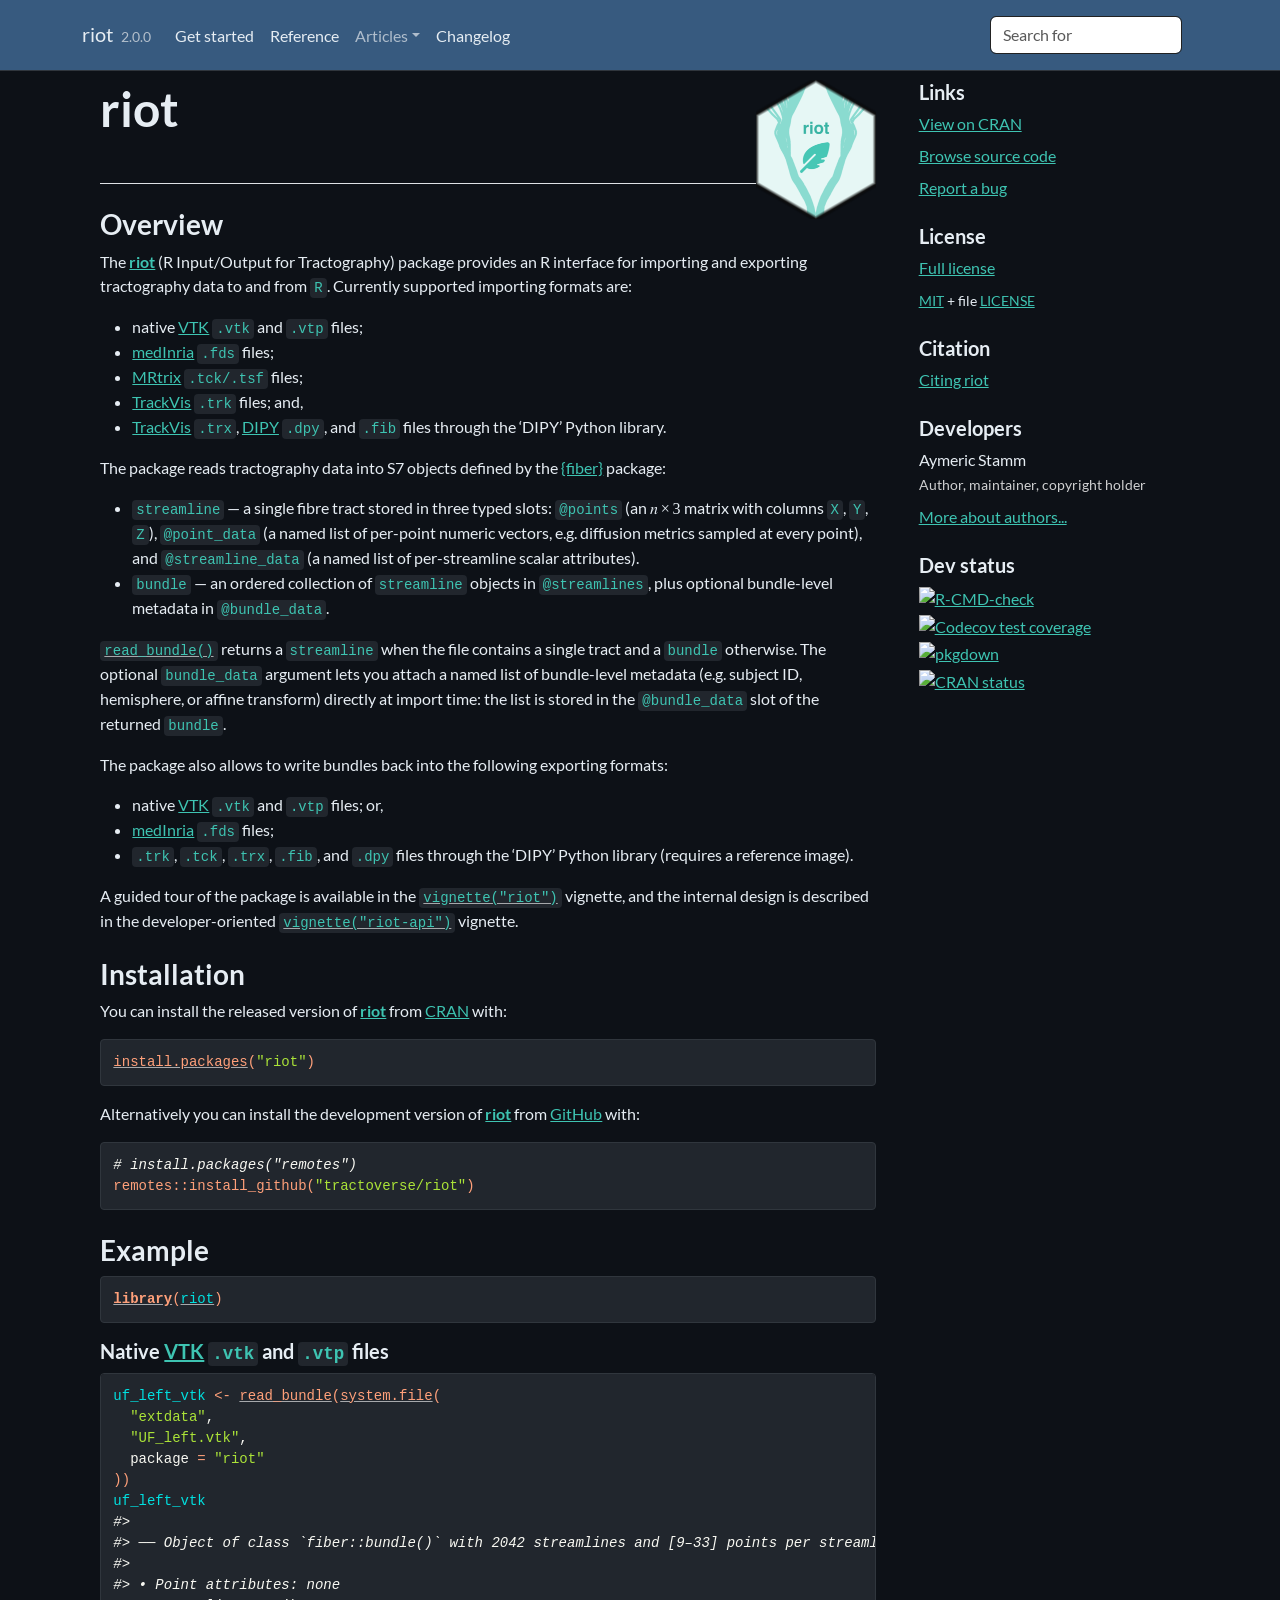
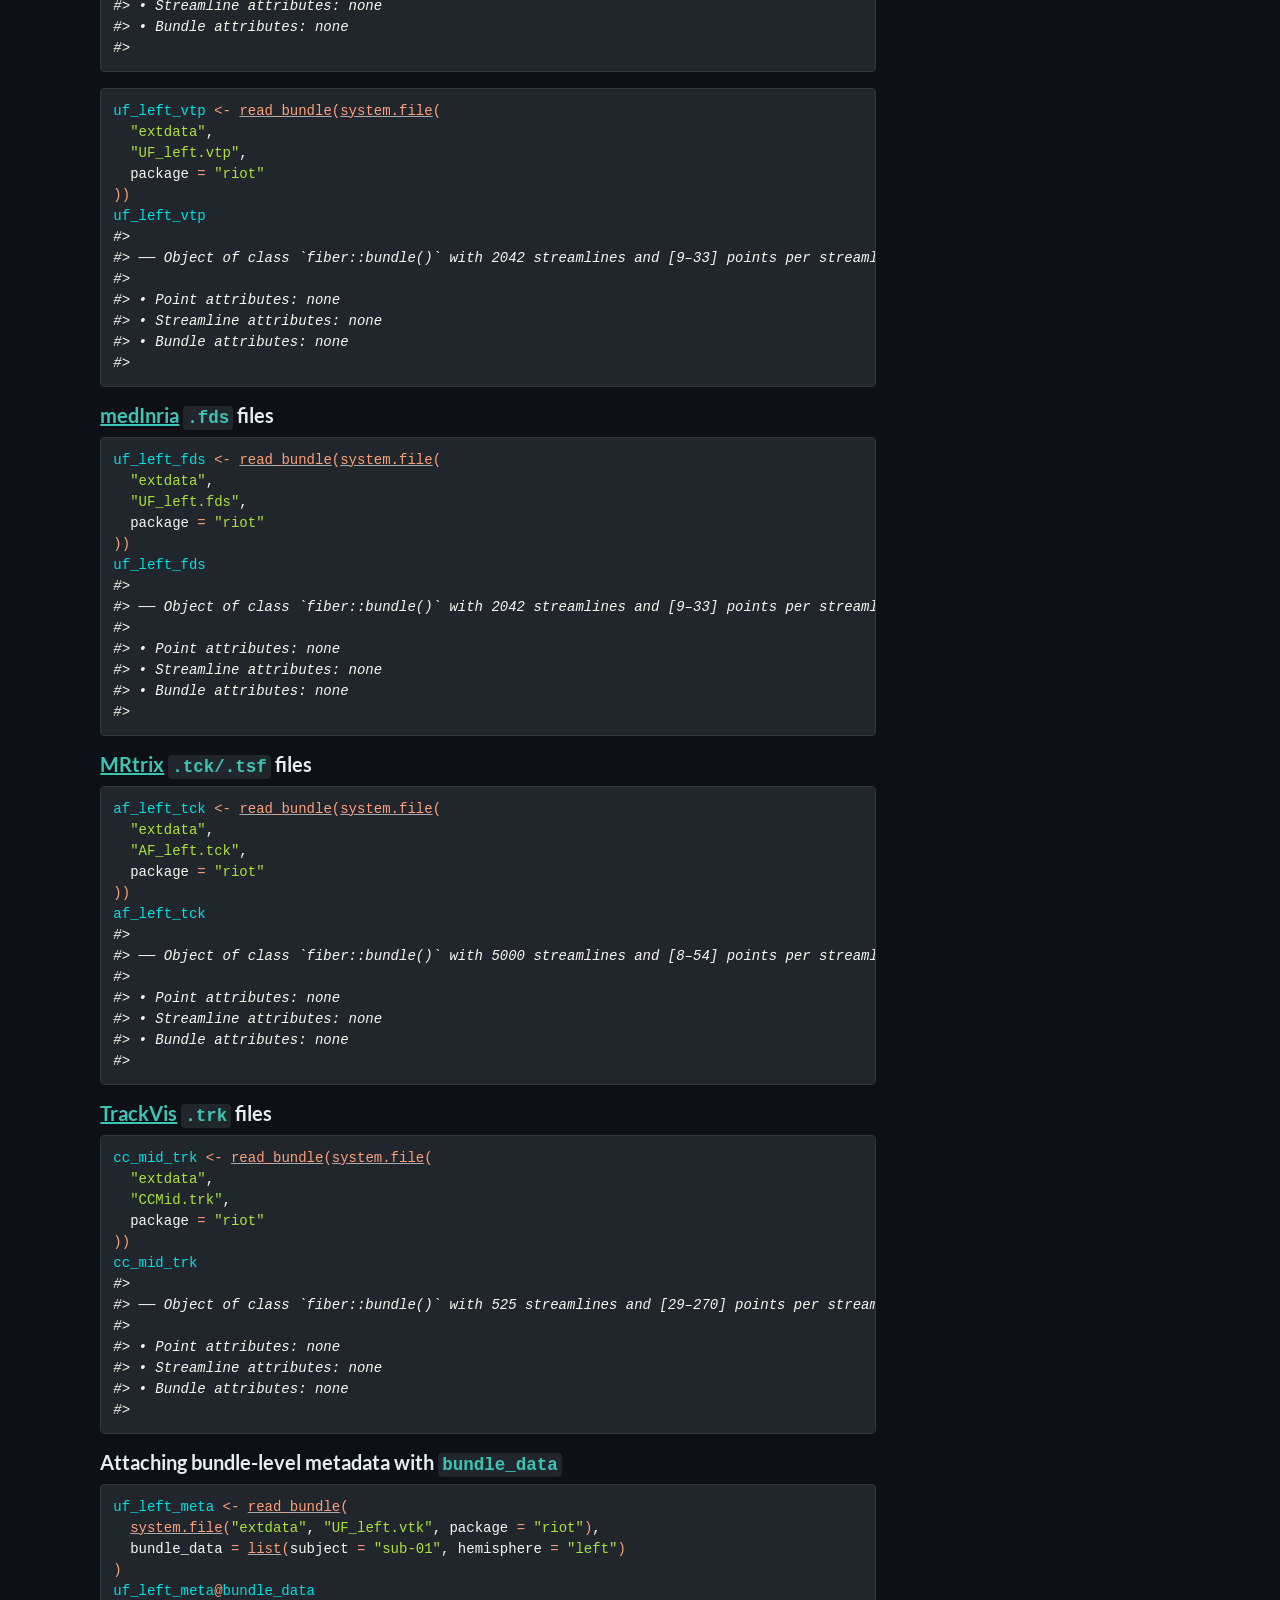
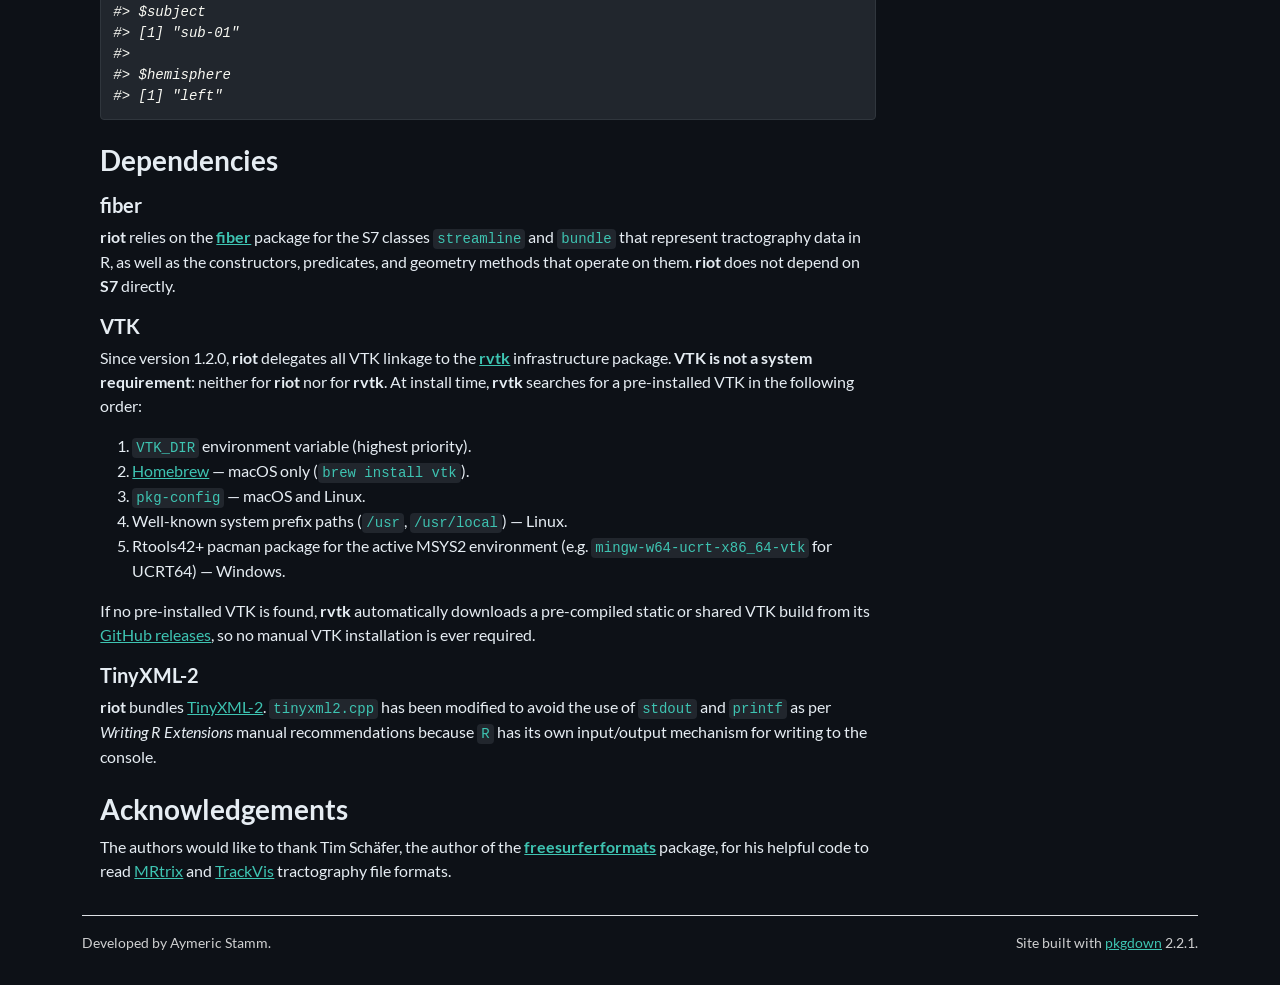
==== commit 549c4d29: "Deploying to gh-pages from @ tractoverse/riot@9e2cac8982c3a983ca747c667f9f55682f334dc5 🚀" ====
--- a/index.html
+++ b/index.html
@@ -37,7 +37,16 @@
 
     <div id="navbar" class="collapse navbar-collapse ms-3">
       <ul class="navbar-nav me-auto">
+<li class="nav-item"><a class="nav-link" href="articles/riot.html">Get started</a></li>
 <li class="nav-item"><a class="nav-link" href="reference/index.html">Reference</a></li>
+<li class="nav-item dropdown">
+  <button class="nav-link dropdown-toggle" type="button" id="dropdown-articles" data-bs-toggle="dropdown" aria-expanded="false" aria-haspopup="true">Articles</button>
+  <ul class="dropdown-menu" aria-labelledby="dropdown-articles">
+<li><hr class="dropdown-divider"></li>
+    <li><h6 class="dropdown-header" data-toc-skip>Vignettes</h6></li>
+    <li><a class="dropdown-item" href="articles/riot-api.html">The riot package API</a></li>
+  </ul>
+</li>
 <li class="nav-item"><a class="nav-link" href="news/index.html">Changelog</a></li>
       </ul>
 <ul class="navbar-nav">
@@ -69,11 +78,13 @@
 <li>
 <a href="https://med.inria.fr" class="external-link">medInria</a> <code>.fds</code> files;</li>
 <li>
-<a href="https://mrtrix.readthedocs.io/en/latest/getting_started/image_data.html" class="external-link">MRtrix</a> <code>.tck/.tsf</code> files; and,</li>
-<li>
-<a href="https://trackvis.org/docs/?subsect=fileformat" class="external-link">TrackVis</a> <code>.trk</code> files.</li>
-</ul>
-<p>The package reads tractography data into S7 objects defined by the <a href="https://tractoverse.github.io/fiber/" class="external-link"><strong>fiber</strong></a> package:</p>
+<a href="https://mrtrix.readthedocs.io/en/latest/getting_started/image_data.html" class="external-link">MRtrix</a> <code>.tck/.tsf</code> files;</li>
+<li>
+<a href="https://trackvis.org/docs/?subsect=fileformat" class="external-link">TrackVis</a> <code>.trk</code> files; and,</li>
+<li>
+<a href="https://trackvis.org/docs/?subsect=fileformat" class="external-link">TrackVis</a> <code>.trx</code>, <a href="https://docs.dipy.org/" class="external-link">DIPY</a> <code>.dpy</code>, and <code>.fib</code> files through the ‘DIPY’ Python library.</li>
+</ul>
+<p>The package reads tractography data into S7 objects defined by the <a href="https://tractoverse.github.io/fiber/" class="external-link">{fiber}</a> package:</p>
 <ul>
 <li>
 <code>streamline</code> — a single fibre tract stored in three typed slots: <code>@points</code> (an <math display="inline" xmlns="http://www.w3.org/1998/Math/MathML"><semantics><mrow><mi>n</mi><mo>×</mo><mn>3</mn></mrow><annotation encoding="application/x-tex">n \times 3</annotation></semantics></math> matrix with columns <code>X</code>, <code>Y</code>, <code>Z</code>), <code>@point_data</code> (a named list of per-point numeric vectors, e.g. diffusion metrics sampled at every point), and <code>@streamline_data</code> (a named list of per-streamline scalar attributes).</li>
@@ -85,8 +96,11 @@
 <ul>
 <li>native <a href="https://vtk.org" class="external-link">VTK</a> <code>.vtk</code> and <code>.vtp</code> files; or,</li>
 <li>
-<a href="https://med.inria.fr" class="external-link">medInria</a> <code>.fds</code> files.</li>
-</ul>
+<a href="https://med.inria.fr" class="external-link">medInria</a> <code>.fds</code> files;</li>
+<li>
+<code>.trk</code>, <code>.tck</code>, <code>.trx</code>, <code>.fib</code>, and <code>.dpy</code> files through the ‘DIPY’ Python library (requires a reference image).</li>
+</ul>
+<p>A guided tour of the package is available in the <code><a href="articles/riot.html">vignette("riot")</a></code> vignette, and the internal design is described in the developer-oriented <code><a href="articles/riot-api.html">vignette("riot-api")</a></code> vignette.</p>
 </div>
 <div class="section level2">
 <h2 id="installation">Installation<a class="anchor" aria-label="anchor" href="#installation"></a>
@@ -115,7 +129,7 @@
 <span><span class="op">)</span><span class="op">)</span></span>
 <span><span class="va">uf_left_vtk</span></span>
 <span><span class="co">#&gt; </span></span>
-<span><span class="co">#&gt; ── Object of class `fiber::bundle()` with 2042 streamliness and [9–33] points per streamline. ──</span></span>
+<span><span class="co">#&gt; ── Object of class `fiber::bundle()` with 2042 streamlines and [9–33] points per streamline. ──</span></span>
 <span><span class="co">#&gt; </span></span>
 <span><span class="co">#&gt; • Point attributes: none</span></span>
 <span><span class="co">#&gt; • Streamline attributes: none</span></span>
@@ -129,7 +143,7 @@
 <span><span class="op">)</span><span class="op">)</span></span>
 <span><span class="va">uf_left_vtp</span></span>
 <span><span class="co">#&gt; </span></span>
-<span><span class="co">#&gt; ── Object of class `fiber::bundle()` with 2042 streamliness and [9–33] points per streamline. ──</span></span>
+<span><span class="co">#&gt; ── Object of class `fiber::bundle()` with 2042 streamlines and [9–33] points per streamline. ──</span></span>
 <span><span class="co">#&gt; </span></span>
 <span><span class="co">#&gt; • Point attributes: none</span></span>
 <span><span class="co">#&gt; • Streamline attributes: none</span></span>
@@ -148,7 +162,7 @@
 <span><span class="op">)</span><span class="op">)</span></span>
 <span><span class="va">uf_left_fds</span></span>
 <span><span class="co">#&gt; </span></span>
-<span><span class="co">#&gt; ── Object of class `fiber::bundle()` with 2042 streamliness and [9–33] points per streamline. ──</span></span>
+<span><span class="co">#&gt; ── Object of class `fiber::bundle()` with 2042 streamlines and [9–33] points per streamline. ──</span></span>
 <span><span class="co">#&gt; </span></span>
 <span><span class="co">#&gt; • Point attributes: none</span></span>
 <span><span class="co">#&gt; • Streamline attributes: none</span></span>
@@ -167,7 +181,7 @@
 <span><span class="op">)</span><span class="op">)</span></span>
 <span><span class="va">af_left_tck</span></span>
 <span><span class="co">#&gt; </span></span>
-<span><span class="co">#&gt; ── Object of class `fiber::bundle()` with 5000 streamliness and [8–54] points per streamline. ──</span></span>
+<span><span class="co">#&gt; ── Object of class `fiber::bundle()` with 5000 streamlines and [8–54] points per streamline. ──</span></span>
 <span><span class="co">#&gt; </span></span>
 <span><span class="co">#&gt; • Point attributes: none</span></span>
 <span><span class="co">#&gt; • Streamline attributes: none</span></span>
@@ -186,7 +200,7 @@
 <span><span class="op">)</span><span class="op">)</span></span>
 <span><span class="va">cc_mid_trk</span></span>
 <span><span class="co">#&gt; </span></span>
-<span><span class="co">#&gt; ── Object of class `fiber::bundle()` with 525 streamliness and [29–270] points per streamline. ──</span></span>
+<span><span class="co">#&gt; ── Object of class `fiber::bundle()` with 525 streamlines and [29–270] points per streamline. ──</span></span>
 <span><span class="co">#&gt; </span></span>
 <span><span class="co">#&gt; • Point attributes: none</span></span>
 <span><span class="co">#&gt; • Streamline attributes: none</span></span>
@@ -274,7 +288,7 @@
 <div class="developers">
 <h2 data-toc-skip>Developers</h2>
 <ul class="list-unstyled">
-<li>Aymeric Stamm <br><small class="roles"> Author, maintainer </small> <a href="https://orcid.org/0000-0002-8725-3654" target="orcid.widget" aria-label="ORCID" class="external-link"><span class="fab fa-orcid orcid" aria-hidden="true"></span></a>  </li>
+<li>Aymeric Stamm <br><small class="roles"> Author, maintainer, copyright holder </small> <a href="https://orcid.org/0000-0002-8725-3654" target="orcid.widget" aria-label="ORCID" class="external-link"><span class="fab fa-orcid orcid" aria-hidden="true"></span></a>  </li>
 <li><a href="authors.html">More about authors...</a></li>
 </ul>
 </div>
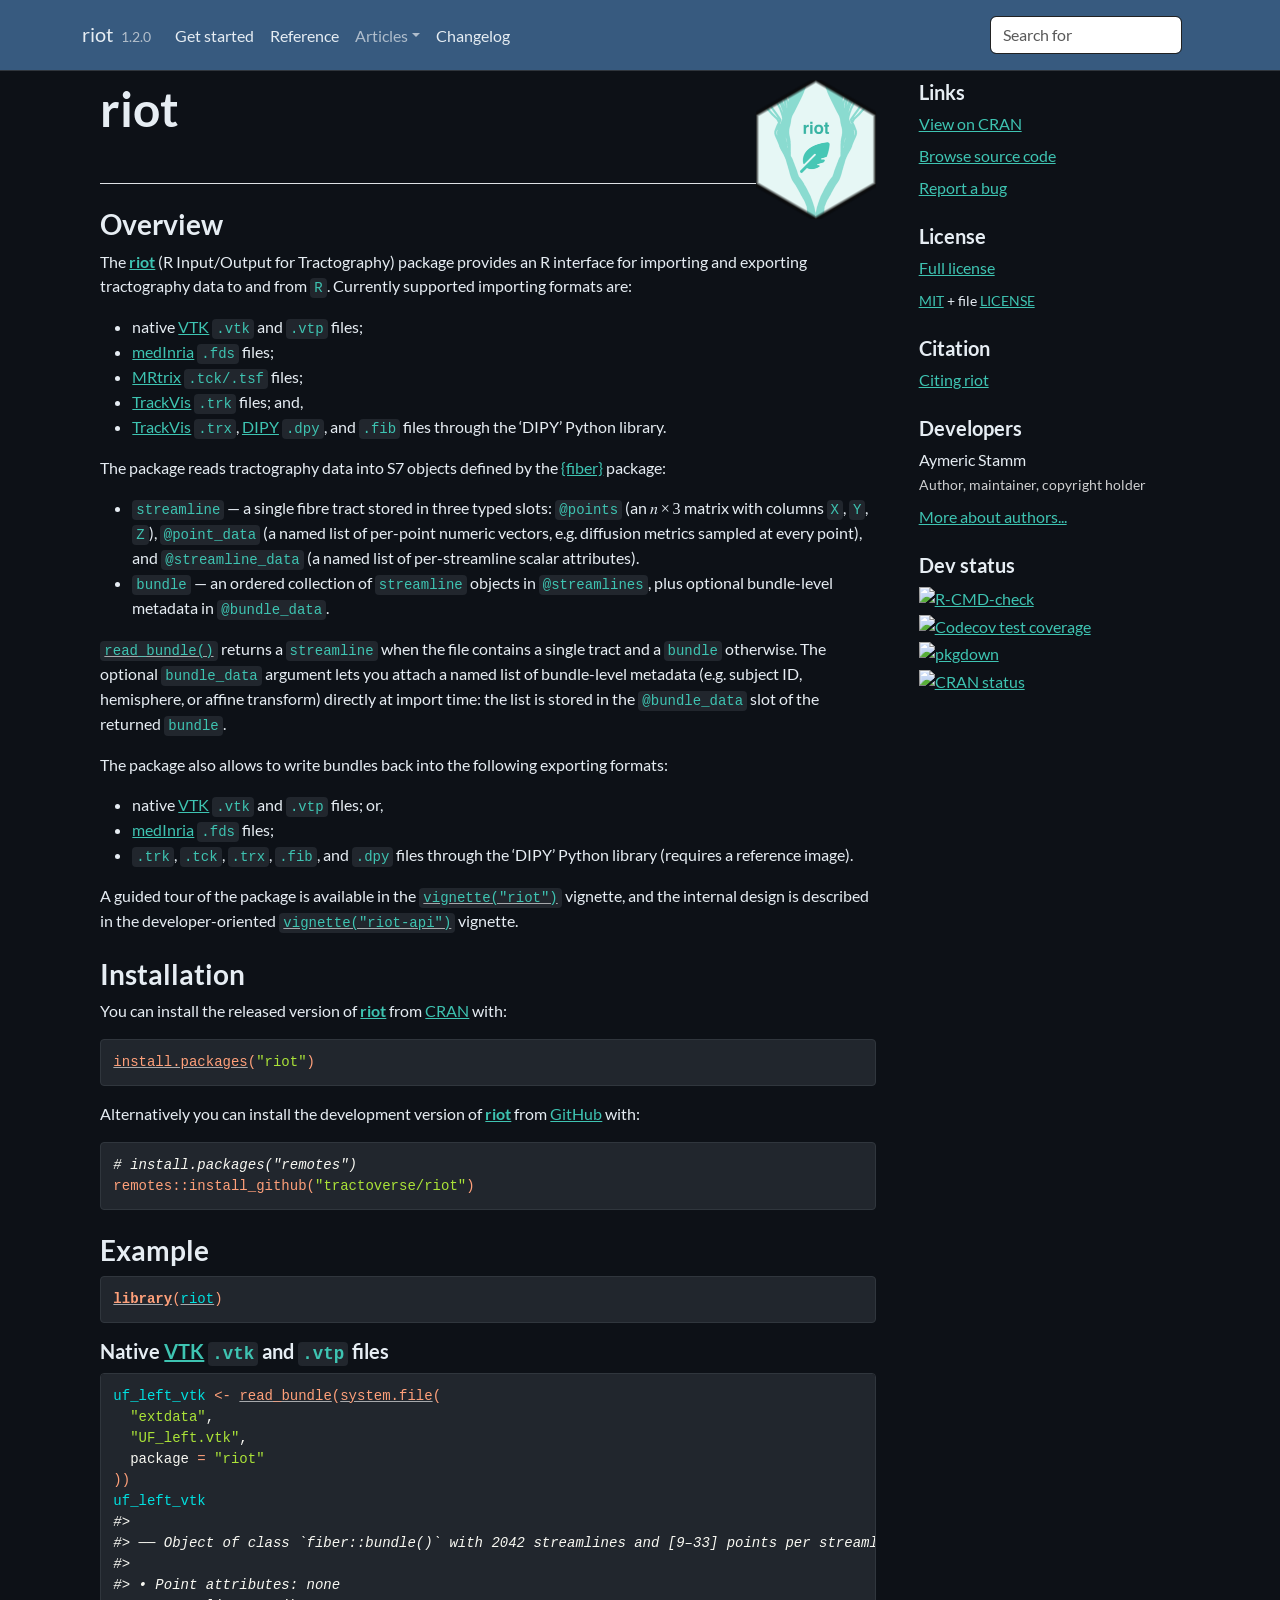
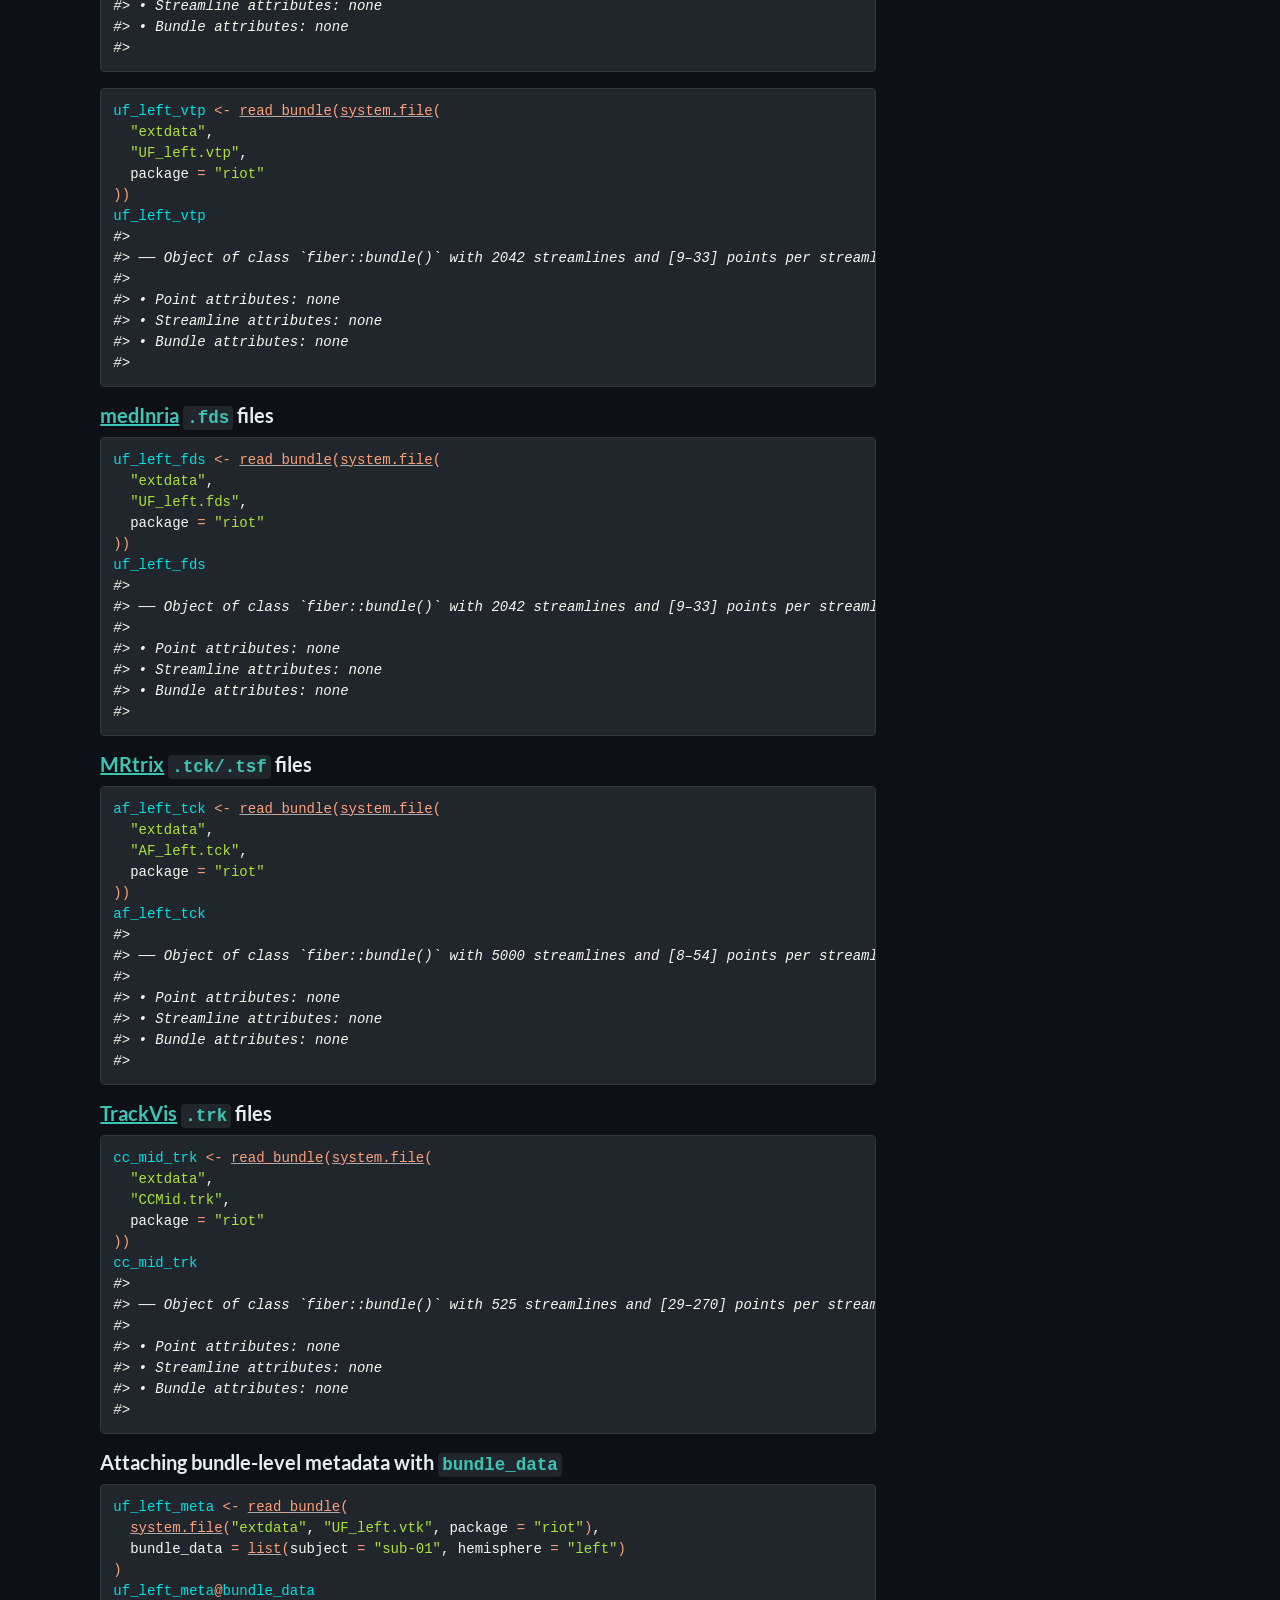
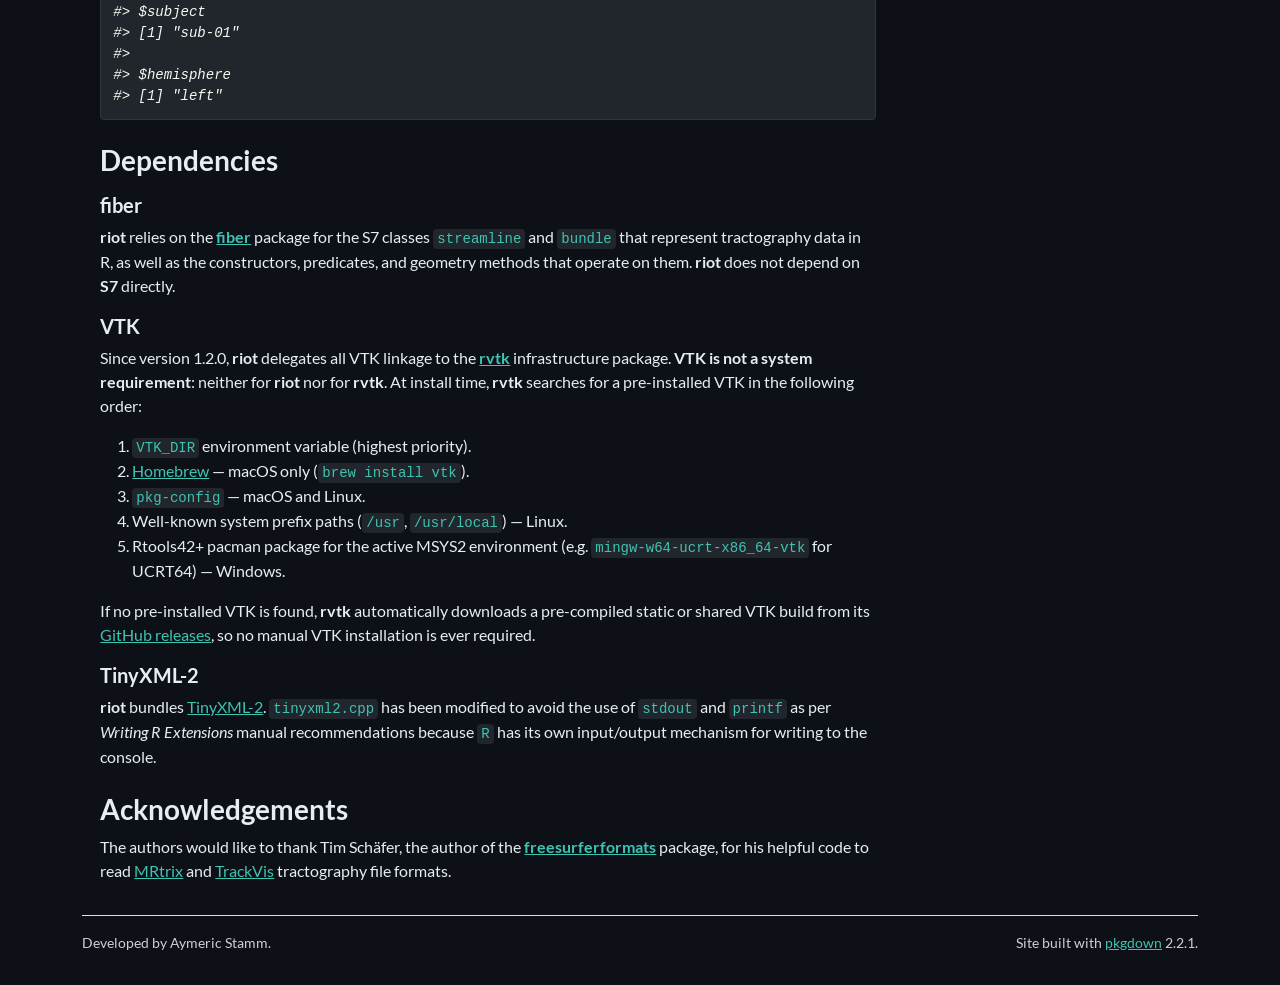
==== commit c93e8547: "Deploying to gh-pages from @ tractoverse/riot@b5563d5e6fd5801a3418ef1d6f9c8b18d6cbefca 🚀" ====
--- a/index.html
+++ b/index.html
@@ -28,7 +28,7 @@
 
     <a class="navbar-brand me-2" href="index.html">riot</a>
 
-    <small class="nav-text text-muted me-auto" data-bs-toggle="tooltip" data-bs-placement="bottom" title="">2.0.0</small>
+    <small class="nav-text text-muted me-auto" data-bs-toggle="tooltip" data-bs-placement="bottom" title="">1.2.0</small>
 
 
     <button class="navbar-toggler" type="button" data-bs-toggle="collapse" data-bs-target="#navbar" aria-controls="navbar" aria-expanded="false" aria-label="Toggle navigation">
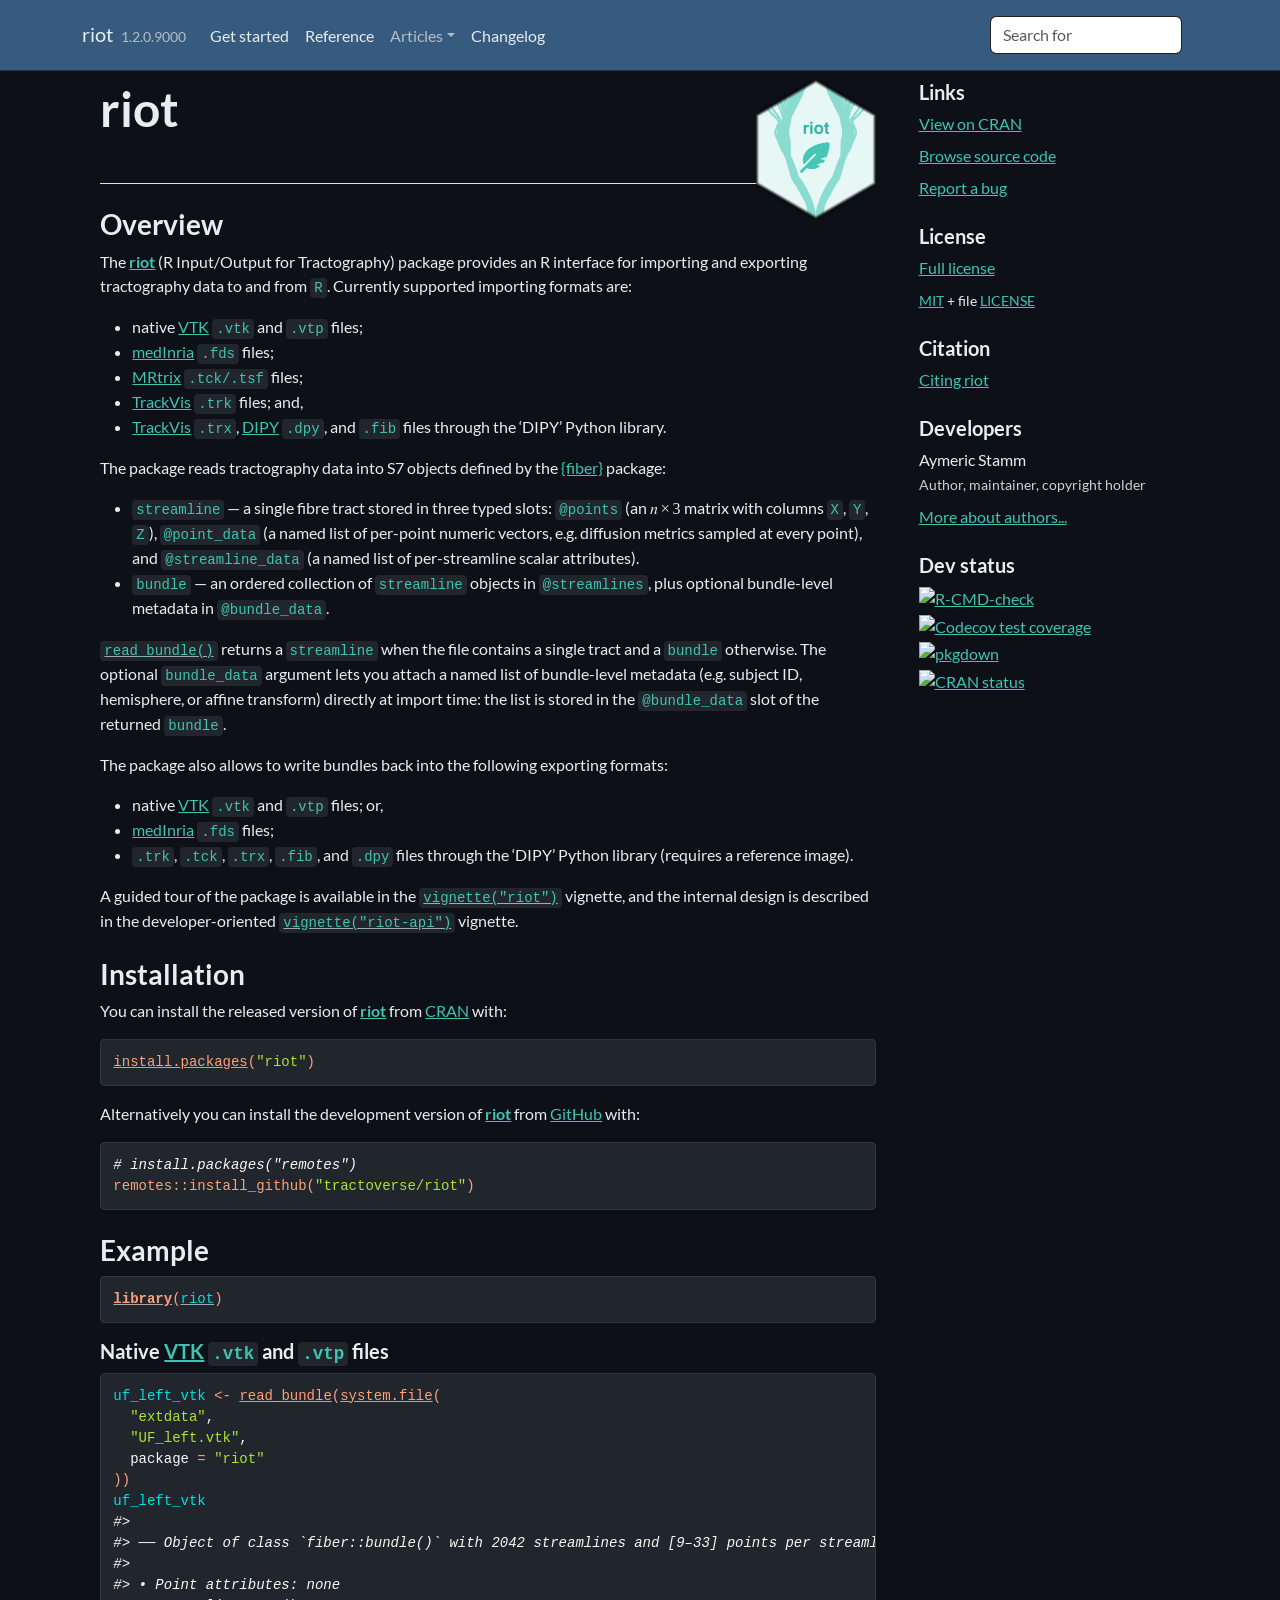
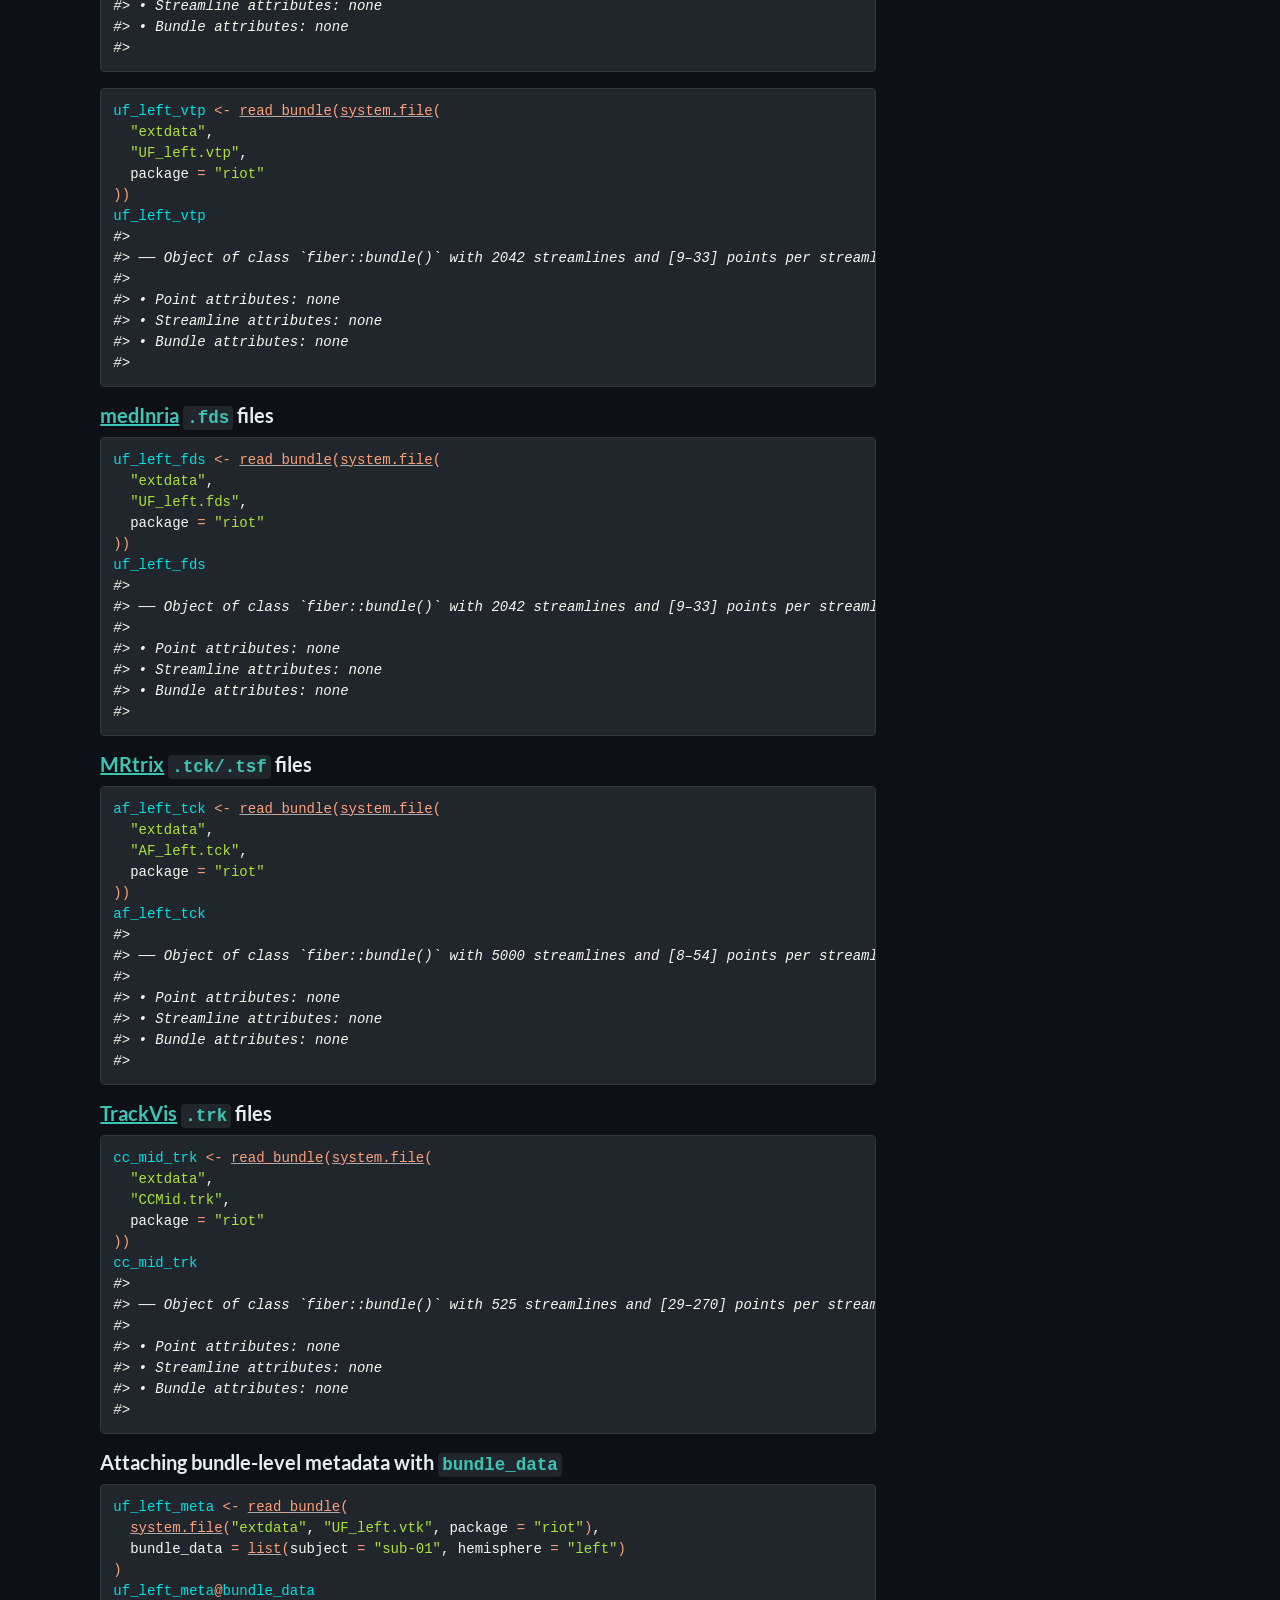
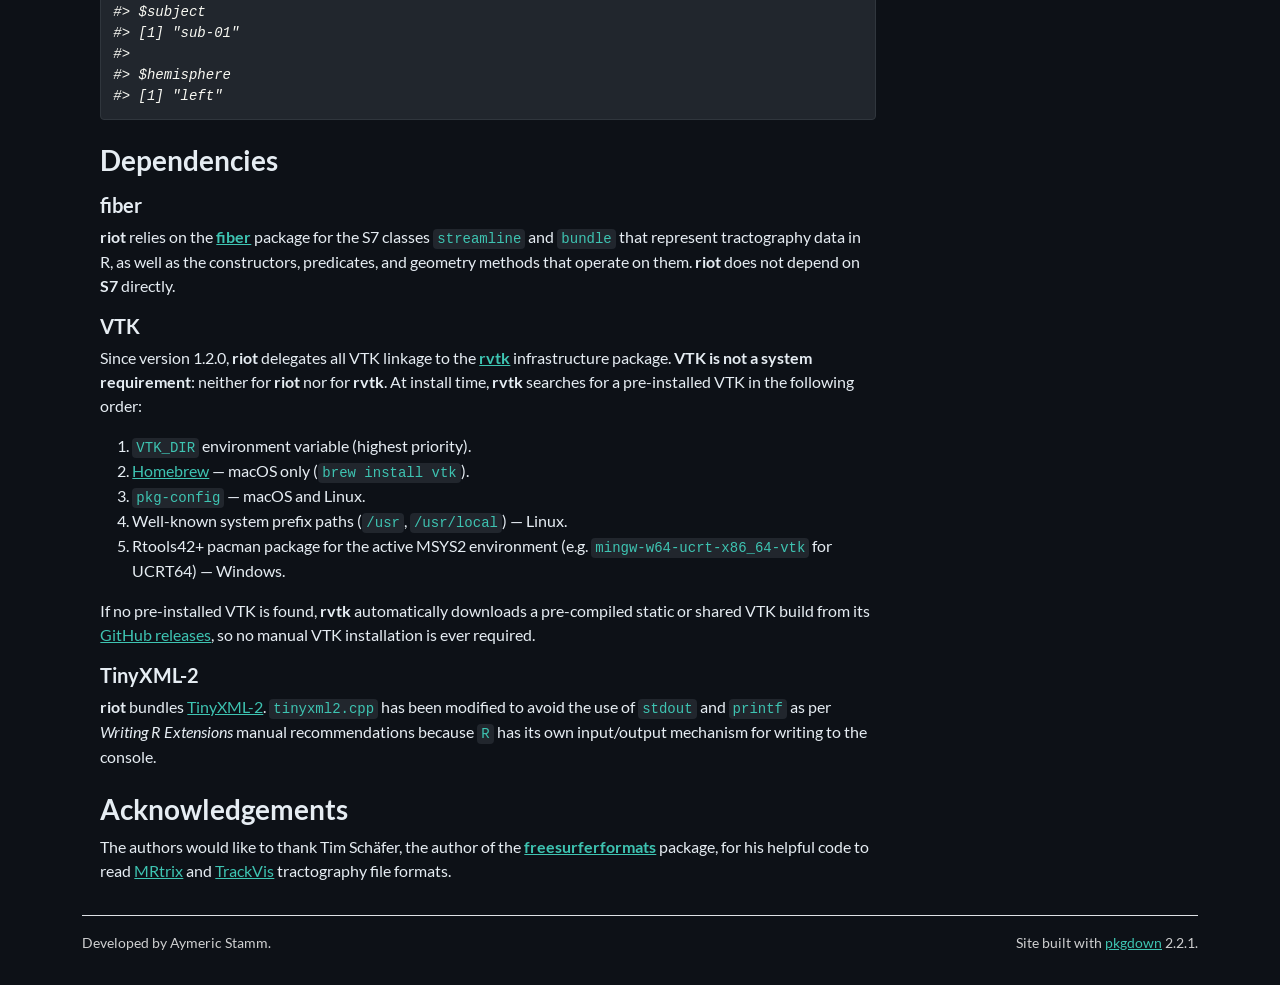
==== commit 8e2470fb: "Deploying to gh-pages from @ tractoverse/riot@0be80965df246b6e6b70e3179b93c29aeabf181c 🚀" ====
--- a/index.html
+++ b/index.html
@@ -28,7 +28,7 @@
 
     <a class="navbar-brand me-2" href="index.html">riot</a>
 
-    <small class="nav-text text-muted me-auto" data-bs-toggle="tooltip" data-bs-placement="bottom" title="">1.2.0</small>
+    <small class="nav-text text-muted me-auto" data-bs-toggle="tooltip" data-bs-placement="bottom" title="">1.2.0.9000</small>
 
 
     <button class="navbar-toggler" type="button" data-bs-toggle="collapse" data-bs-target="#navbar" aria-controls="navbar" aria-expanded="false" aria-label="Toggle navigation">
